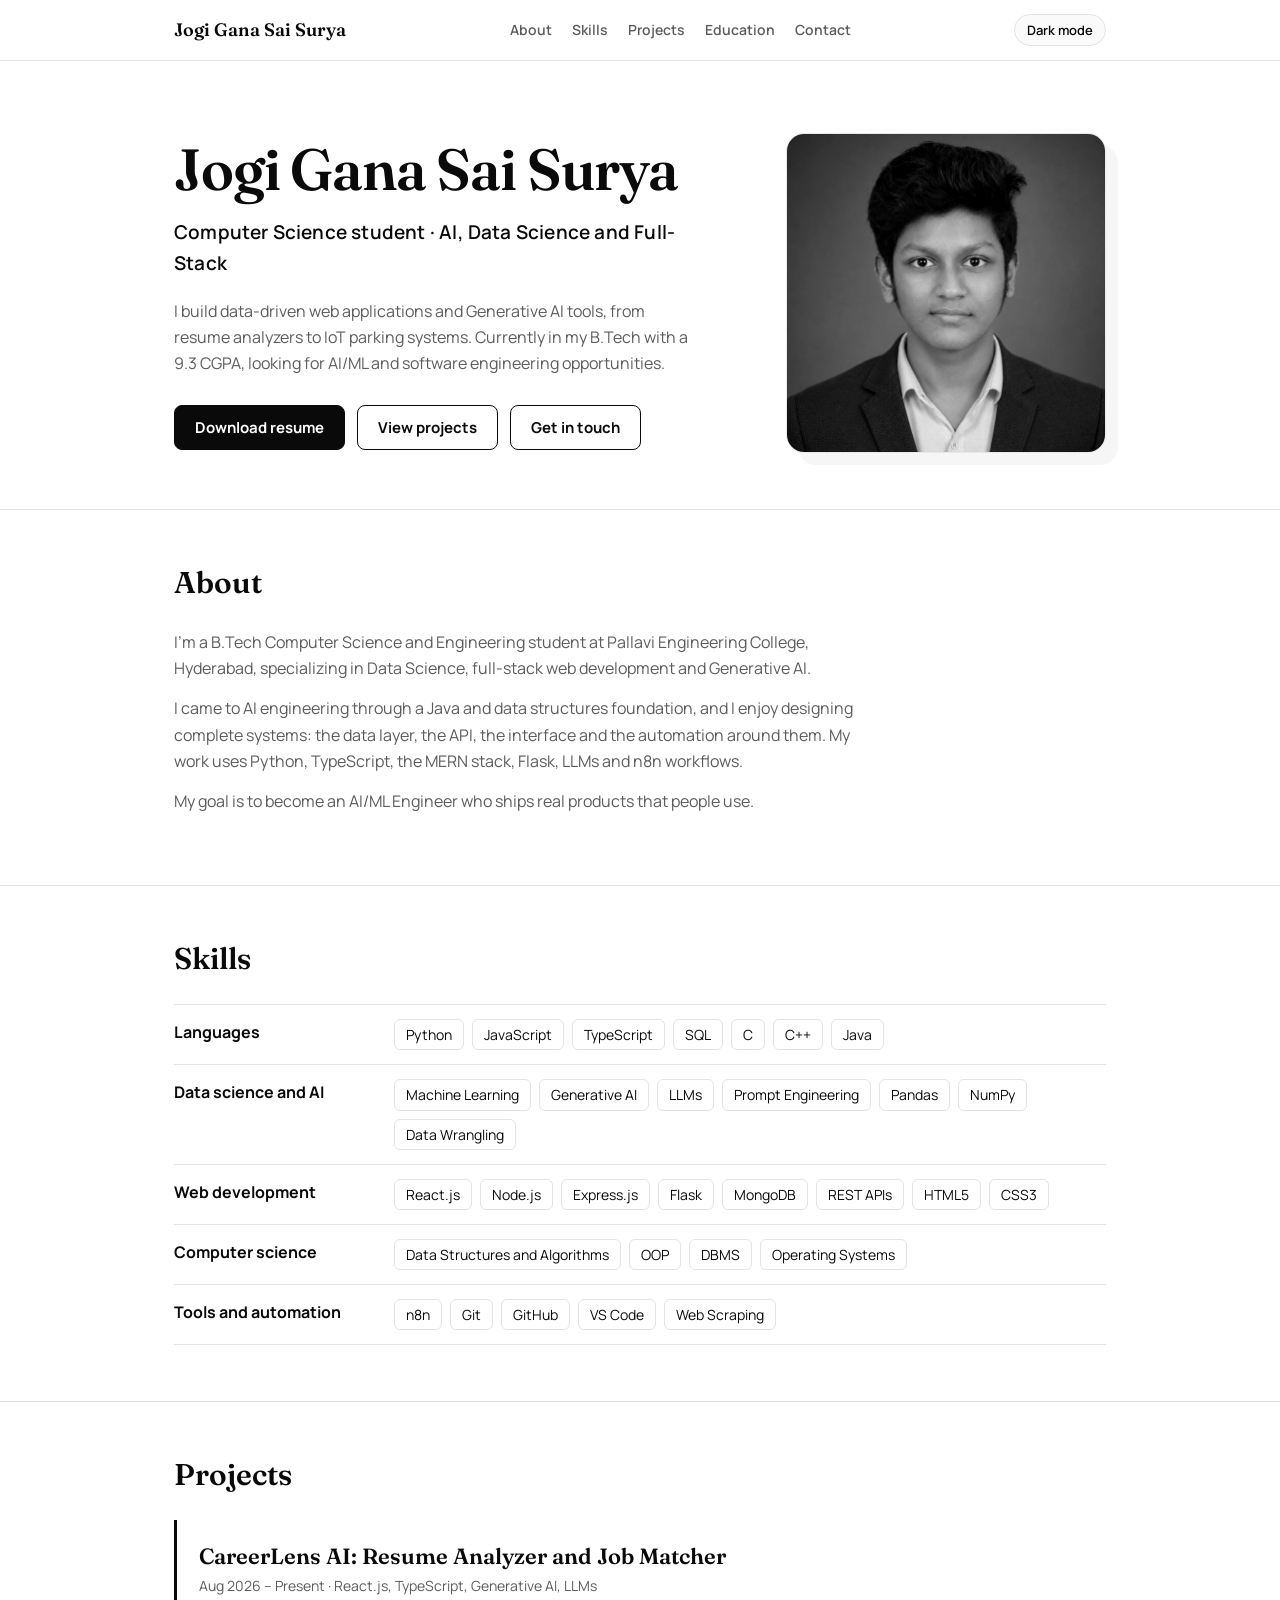
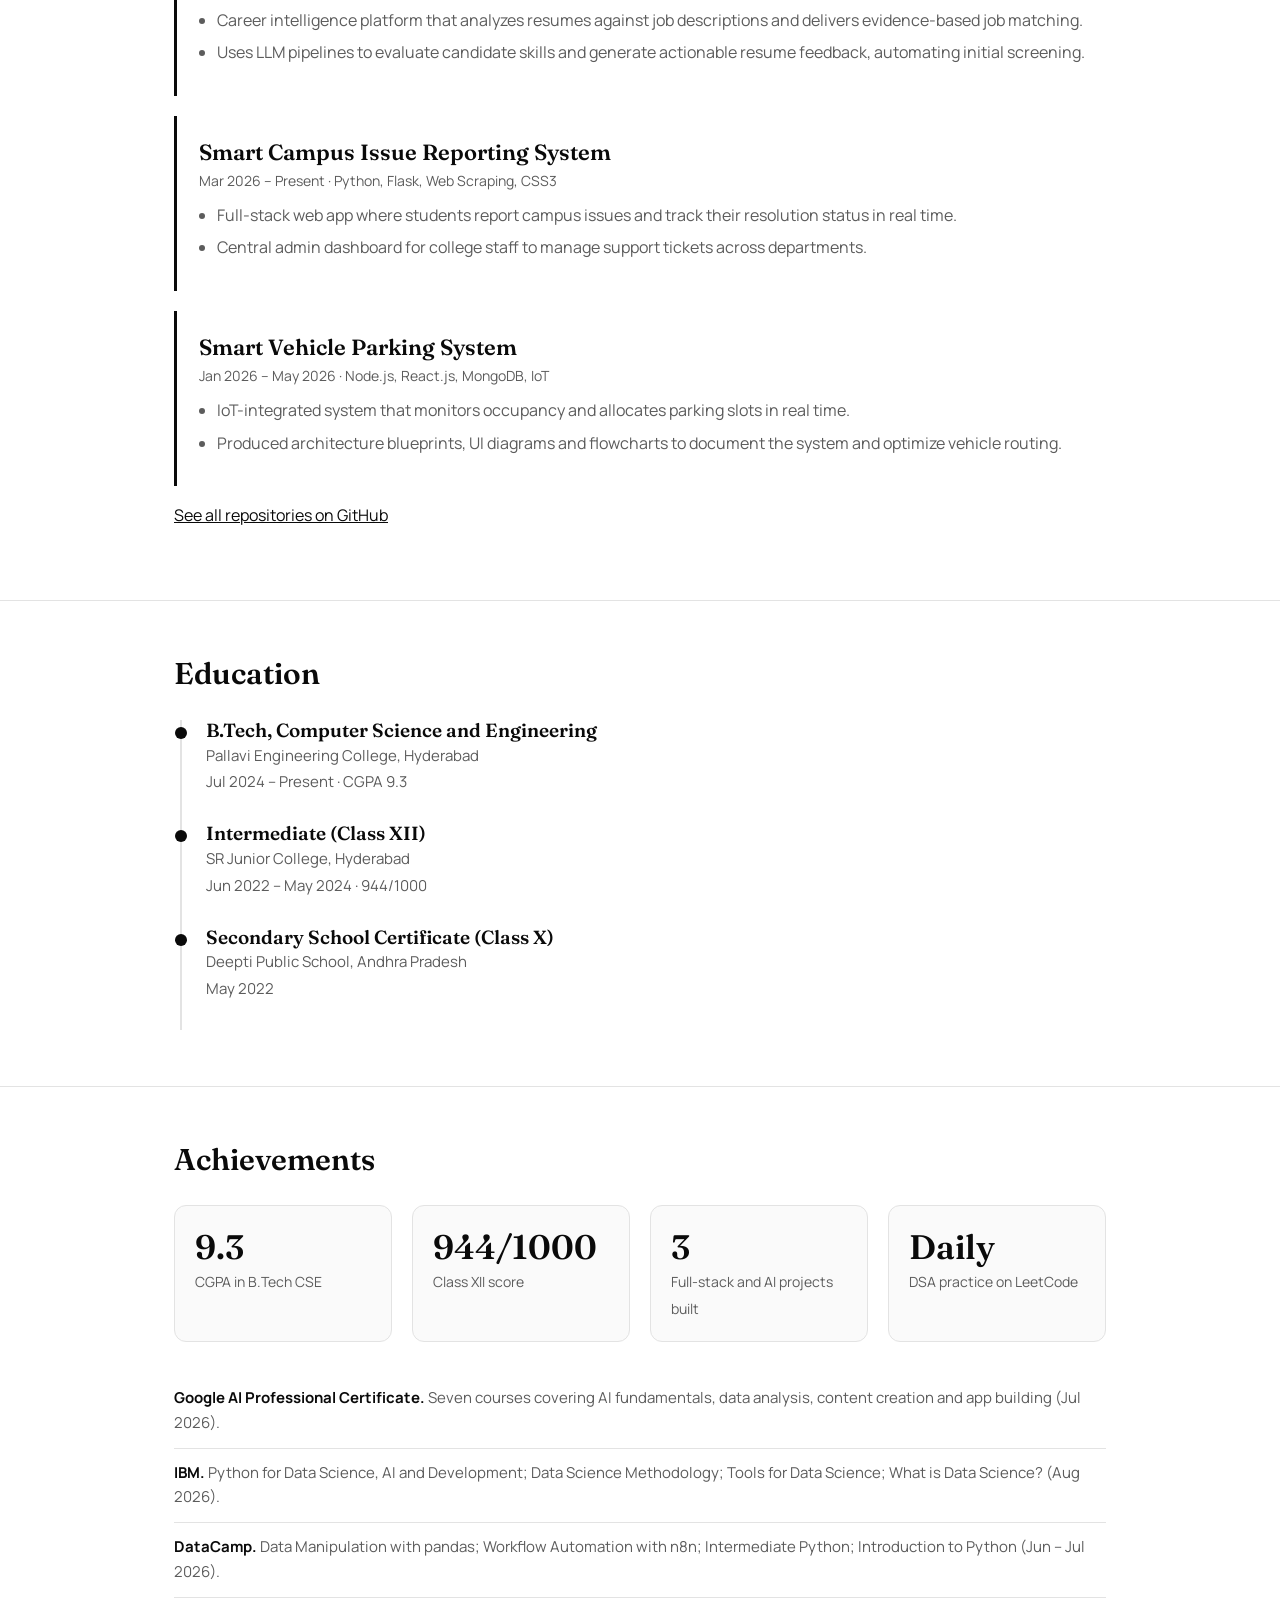
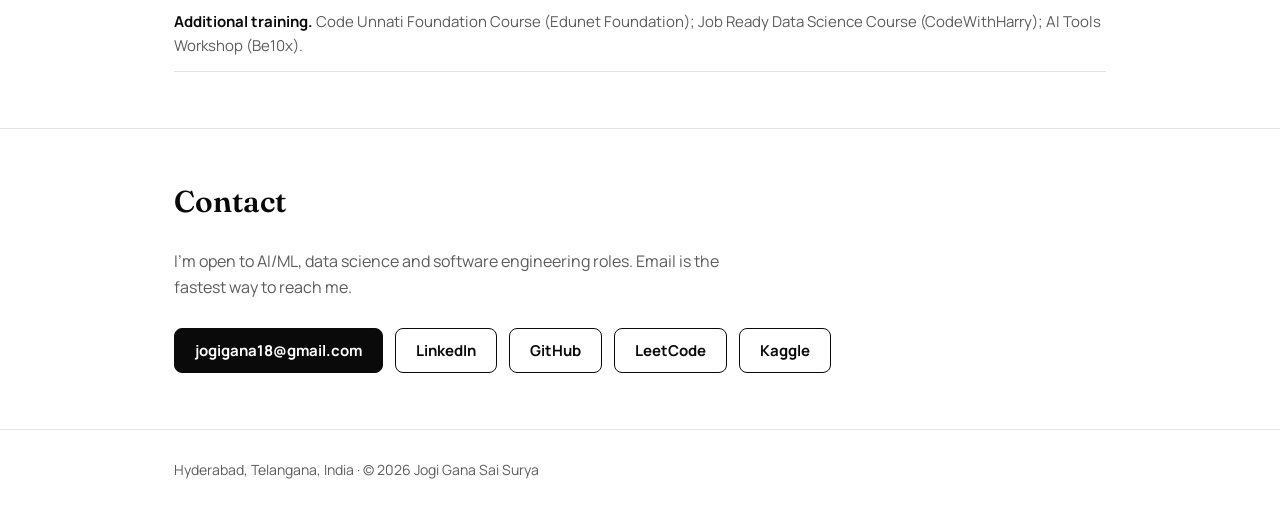
==== index.html @ eed79033 "Initial portfolio website" ====
<!DOCTYPE html>
<html lang="en">
<head>
<meta charset="utf-8">
<meta name="viewport" content="width=device-width, initial-scale=1, viewport-fit=cover">
<title>Jogi Gana Sai Surya – Portfolio</title>
<link rel="preconnect" href="https://fonts.googleapis.com">
<link href="https://fonts.googleapis.com/css2?family=Fraunces:opsz,wght@9..144,500;9..144,600&family=Manrope:wght@400;500;600;700&display=swap" rel="stylesheet">
<link rel="stylesheet" href="style.css">
</head>
<body>
<header class="nav"><div class="wrap">
<a class="brand" href="#top">Jogi Gana Sai Surya</a>
<nav class="links" aria-label="Sections"><a class="hide-s" href="#about">About</a><a class="hide-s" href="#skills">Skills</a><a href="#projects">Projects</a><a class="hide-s" href="#education">Education</a><a href="#contact">Contact</a></nav>
<button id="theme" type="button" aria-label="Switch color theme">Dark mode</button>
</div></header>

<main id="top">
<div class="hero"><div class="wrap">
<div>
<h1>Jogi Gana Sai Surya</h1>
<p class="role">Computer Science student · AI, Data Science and Full-Stack</p>
<p class="lede">I build data-driven web applications and Generative AI tools, from resume analyzers to IoT parking systems. Currently in my B.Tech with a 9.3 CGPA, looking for AI/ML and software engineering opportunities.</p>
<div class="cta">
<a class="btn primary" href="assets/resume.pdf" download="Jogi_Gana_Sai_Surya_Resume.pdf">Download resume</a>
<a class="btn ghost" href="#projects">View projects</a>
<a class="btn ghost" href="#contact">Get in touch</a>
</div>
</div>
<img class="photo" alt="Portrait of Jogi Gana Sai Surya" src="assets/photo.jpg">
</div></div>

<section id="about" class="about"><div class="wrap">
<h2>About</h2>
<p>I'm a B.Tech Computer Science and Engineering student at Pallavi Engineering College, Hyderabad, specializing in Data Science, full-stack web development and Generative AI.</p>
<p>I came to AI engineering through a Java and data structures foundation, and I enjoy designing complete systems: the data layer, the API, the interface and the automation around them. My work uses Python, TypeScript, the MERN stack, Flask, LLMs and n8n workflows.</p>
<p>My goal is to become an AI/ML Engineer who ships real products that people use.</p>
</div></section>

<section id="skills"><div class="wrap">
<h2>Skills</h2>
<div class="skills">
<div class="skill"><b>Languages</b><div class="chips"><span>Python</span><span>JavaScript</span><span>TypeScript</span><span>SQL</span><span>C</span><span>C++</span><span>Java</span></div></div>
<div class="skill"><b>Data science and AI</b><div class="chips"><span>Machine Learning</span><span>Generative AI</span><span>LLMs</span><span>Prompt Engineering</span><span>Pandas</span><span>NumPy</span><span>Data Wrangling</span></div></div>
<div class="skill"><b>Web development</b><div class="chips"><span>React.js</span><span>Node.js</span><span>Express.js</span><span>Flask</span><span>MongoDB</span><span>REST APIs</span><span>HTML5</span><span>CSS3</span></div></div>
<div class="skill"><b>Computer science</b><div class="chips"><span>Data Structures and Algorithms</span><span>OOP</span><span>DBMS</span><span>Operating Systems</span></div></div>
<div class="skill"><b>Tools and automation</b><div class="chips"><span>n8n</span><span>Git</span><span>GitHub</span><span>VS Code</span><span>Web Scraping</span></div></div>
</div>
</div></section>

<section id="projects"><div class="wrap">
<h2>Projects</h2>
<article class="proj">
<h3>CareerLens AI: Resume Analyzer and Job Matcher</h3>
<p class="meta">Aug 2026 – Present · React.js, TypeScript, Generative AI, LLMs</p>
<ul><li>Career intelligence platform that analyzes resumes against job descriptions and delivers evidence-based job matching.</li>
<li>Uses LLM pipelines to evaluate candidate skills and generate actionable resume feedback, automating initial screening.</li></ul>
</article>
<article class="proj">
<h3>Smart Campus Issue Reporting System</h3>
<p class="meta">Mar 2026 – Present · Python, Flask, Web Scraping, CSS3</p>
<ul><li>Full-stack web app where students report campus issues and track their resolution status in real time.</li>
<li>Central admin dashboard for college staff to manage support tickets across departments.</li></ul>
</article>
<article class="proj">
<h3>Smart Vehicle Parking System</h3>
<p class="meta">Jan 2026 – May 2026 · Node.js, React.js, MongoDB, IoT</p>
<ul><li>IoT-integrated system that monitors occupancy and allocates parking slots in real time.</li>
<li>Produced architecture blueprints, UI diagrams and flowcharts to document the system and optimize vehicle routing.</li></ul>
</article>
<p><a href="https://github.com/Gana9989" target="_blank" rel="noopener">See all repositories on GitHub</a></p>
</div></section>

<section id="education"><div class="wrap">
<h2>Education</h2>
<div class="tl">
<div><h3>B.Tech, Computer Science and Engineering</h3><p>Pallavi Engineering College, Hyderabad</p><p>Jul 2024 – Present · CGPA 9.3</p></div>
<div><h3>Intermediate (Class XII)</h3><p>SR Junior College, Hyderabad</p><p>Jun 2022 – May 2024 · 944/1000</p></div>
<div><h3>Secondary School Certificate (Class X)</h3><p>Deepti Public School, Andhra Pradesh</p><p>May 2022</p></div>
</div>
</div></section>

<section id="achievements"><div class="wrap">
<h2>Achievements</h2>
<div class="stats">
<div class="stat"><strong>9.3</strong><span>CGPA in B.Tech CSE</span></div>
<div class="stat"><strong>944/1000</strong><span>Class XII score</span></div>
<div class="stat"><strong>3</strong><span>Full-stack and AI projects built</span></div>
<div class="stat"><strong>Daily</strong><span>DSA practice on LeetCode</span></div>
</div>
<ul class="certs">
<li><b>Google AI Professional Certificate.</b> Seven courses covering AI fundamentals, data analysis, content creation and app building (Jul 2026).</li>
<li><b>IBM.</b> Python for Data Science, AI and Development; Data Science Methodology; Tools for Data Science; What is Data Science? (Aug 2026).</li>
<li><b>DataCamp.</b> Data Manipulation with pandas; Workflow Automation with n8n; Intermediate Python; Introduction to Python (Jun – Jul 2026).</li>
<li><b>Additional training.</b> Code Unnati Foundation Course (Edunet Foundation); Job Ready Data Science Course (CodeWithHarry); AI Tools Workshop (Be10x).</li>
</ul>
</div></section>

<section id="contact" class="contact"><div class="wrap">
<h2>Contact</h2>
<p>I'm open to AI/ML, data science and software engineering roles. Email is the fastest way to reach me.</p>
<div class="cta">
<a class="btn primary" href="mailto:jogigana18@gmail.com">jogigana18@gmail.com</a>
<a class="btn ghost" href="https://www.linkedin.com/in/jogi-gana-sai-surya-b6bb36315/" target="_blank" rel="noopener">LinkedIn</a>
<a class="btn ghost" href="https://github.com/Gana9989" target="_blank" rel="noopener">GitHub</a>
<a class="btn ghost" href="https://leetcode.com/u/Gana_Sai/" target="_blank" rel="noopener">LeetCode</a>
<a class="btn ghost" href="https://www.kaggle.com/ganasaisurya" target="_blank" rel="noopener">Kaggle</a>
</div>
</div></section>
</main>
<footer><div class="wrap">Hyderabad, Telangana, India · © 2026 Jogi Gana Sai Surya</div></footer>

<script src="script.js"></script>
</body>
</html>
---- style.css ----
:root{--bg:#ffffff;--surface:#fafafa;--ink:#0a0a0a;--muted:#5c5c5c;--line:#e3e3e3;--accent:#0a0a0a;--accent-ink:#ffffff;--tint:#f0f0f0;color-scheme:light;
box-sizing:border-box;padding-top:env(safe-area-inset-top,0px);padding-bottom:env(safe-area-inset-bottom,0px)}
@media (prefers-color-scheme:dark){:root:not([data-theme="light"]){--bg:#000000;--surface:#0d0d0d;--ink:#f5f5f5;--muted:#a3a3a3;--line:#262626;--accent:#ffffff;--accent-ink:#000000;--tint:#171717;color-scheme:dark}}
:root[data-theme="dark"]{--bg:#000000;--surface:#0d0d0d;--ink:#f5f5f5;--muted:#a3a3a3;--line:#262626;--accent:#ffffff;--accent-ink:#000000;--tint:#171717;color-scheme:dark}
html{scroll-behavior:smooth;scroll-padding-top:calc(72px + env(safe-area-inset-top,0px))}
*{box-sizing:border-box}
body{margin:0;background:var(--bg);color:var(--ink);font:400 16px/1.65 Manrope,system-ui,-apple-system,"Segoe UI",sans-serif}
h1,h2,h3{font-family:Fraunces,Georgia,"Times New Roman",serif;font-weight:600;line-height:1.15;margin:0}
a{color:var(--accent)}
:focus-visible{outline:2px solid var(--accent);outline-offset:3px;border-radius:4px}
.wrap{max-width:980px;margin:0 auto;padding:0 24px}
header.nav{position:sticky;top:env(safe-area-inset-top,0px);z-index:20;background:color-mix(in srgb,var(--bg) 88%,transparent);backdrop-filter:blur(8px);border-bottom:1px solid var(--line)}
.nav .wrap{display:flex;align-items:center;justify-content:space-between;height:60px;gap:16px}
.brand{font-family:Fraunces,Georgia,serif;font-weight:600;font-size:18px;color:var(--ink);text-decoration:none}
.links{display:flex;gap:20px;align-items:center;overflow-x:auto}
.links a{color:var(--muted);text-decoration:none;font-size:14px;font-weight:600;white-space:nowrap}
.links a:hover{color:var(--ink)}
#theme{border:1px solid var(--line);background:var(--surface);color:var(--ink);border-radius:999px;padding:6px 12px;font:600 13px Manrope,sans-serif;cursor:pointer;white-space:nowrap}
.hero{padding:72px 0 56px}
.hero .wrap{display:grid;grid-template-columns:1.4fr 1fr;gap:48px;align-items:center}
.hero h1{font-size:clamp(36px,6vw,58px);letter-spacing:-.02em}
.role{margin:14px 0 0;font-size:19px;color:var(--ink);font-weight:600;letter-spacing:.01em}
.lede{margin:18px 0 0;color:var(--muted);max-width:52ch}
.cta{display:flex;flex-wrap:wrap;gap:12px;margin-top:28px}
.btn{display:inline-block;padding:11px 20px;border-radius:8px;font:700 15px Manrope,sans-serif;text-decoration:none;border:1.5px solid var(--accent);cursor:pointer}
.btn.primary{background:var(--accent);color:var(--accent-ink)}
.btn.ghost{background:transparent;color:var(--accent)}
.photo{justify-self:end;width:100%;max-width:320px;aspect-ratio:1;border-radius:18px;object-fit:cover;border:1px solid var(--line);box-shadow:12px 12px 0 var(--tint);filter:grayscale(1) contrast(1.05)}
section{padding:56px 0;border-top:1px solid var(--line)}
section h2{font-size:30px;margin-bottom:28px}
.about p{max-width:68ch;margin:0 0 14px;color:var(--muted)}
.skills{display:grid;gap:0}
.skill{display:grid;grid-template-columns:200px 1fr;gap:20px;padding:14px 0;border-bottom:1px solid var(--line)}
.skill:first-child{border-top:1px solid var(--line)}
.skill b{font-weight:700}
.chips{display:flex;flex-wrap:wrap;gap:8px}
.chips span{background:transparent;border:1px solid var(--line);color:var(--ink);padding:3px 11px;border-radius:6px;font-size:14px}
.proj{padding:24px 0 24px 22px;border-left:3px solid var(--accent);margin-bottom:8px}
.proj+.proj{margin-top:20px}
.proj h3{font-size:22px}
.meta{color:var(--muted);font-size:14px;margin:4px 0 10px}
.proj ul{margin:10px 0 0;padding-left:18px;color:var(--muted)}
.proj li{margin-bottom:6px}
.tl{border-left:2px solid var(--line);margin-left:6px}
.tl>div{position:relative;padding:0 0 26px 24px}
.tl>div::before{content:"";position:absolute;left:-7px;top:7px;width:12px;height:12px;border-radius:50%;background:var(--accent)}
.tl h3{font-size:19px}
.tl p{margin:2px 0;color:var(--muted);font-size:15px}
.stats{display:grid;grid-template-columns:repeat(auto-fit,minmax(200px,1fr));gap:20px;margin-bottom:32px}
.stat{padding:20px;background:var(--surface);border:1px solid var(--line);border-radius:12px}
.stat strong{display:block;font:600 34px Fraunces,Georgia,serif;color:var(--accent)}
.stat span{color:var(--muted);font-size:14px}
.certs{margin:0;padding:0;list-style:none}
.certs li{padding:12px 0;border-bottom:1px solid var(--line);color:var(--muted);font-size:15px}
.certs b{color:var(--ink)}
.contact p{max-width:56ch;color:var(--muted);margin:0 0 20px}
footer{padding:28px 0 40px;border-top:1px solid var(--line);color:var(--muted);font-size:14px}
@media(max-width:760px){.hero .wrap{grid-template-columns:1fr}.photo{justify-self:start;max-width:240px;order:-1}.skill{grid-template-columns:1fr;gap:8px}.links a.hide-s{display:none}}
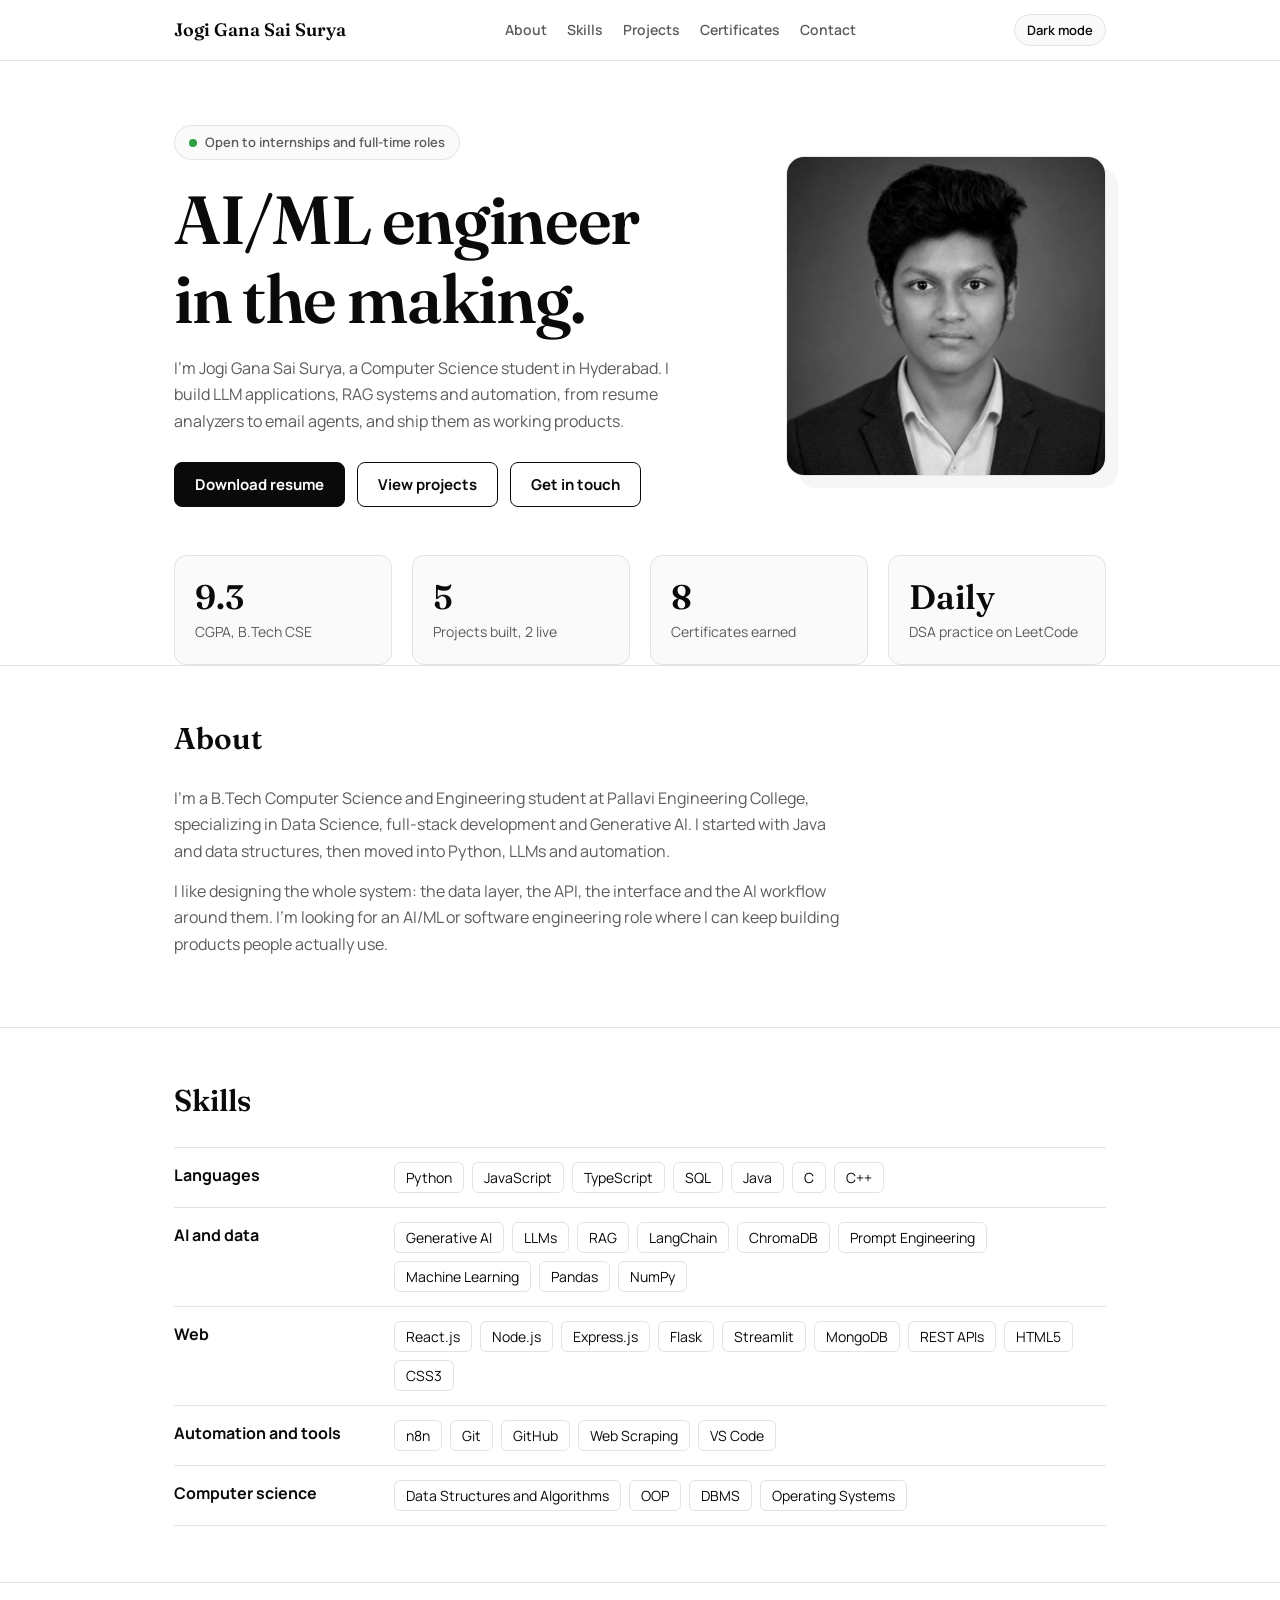
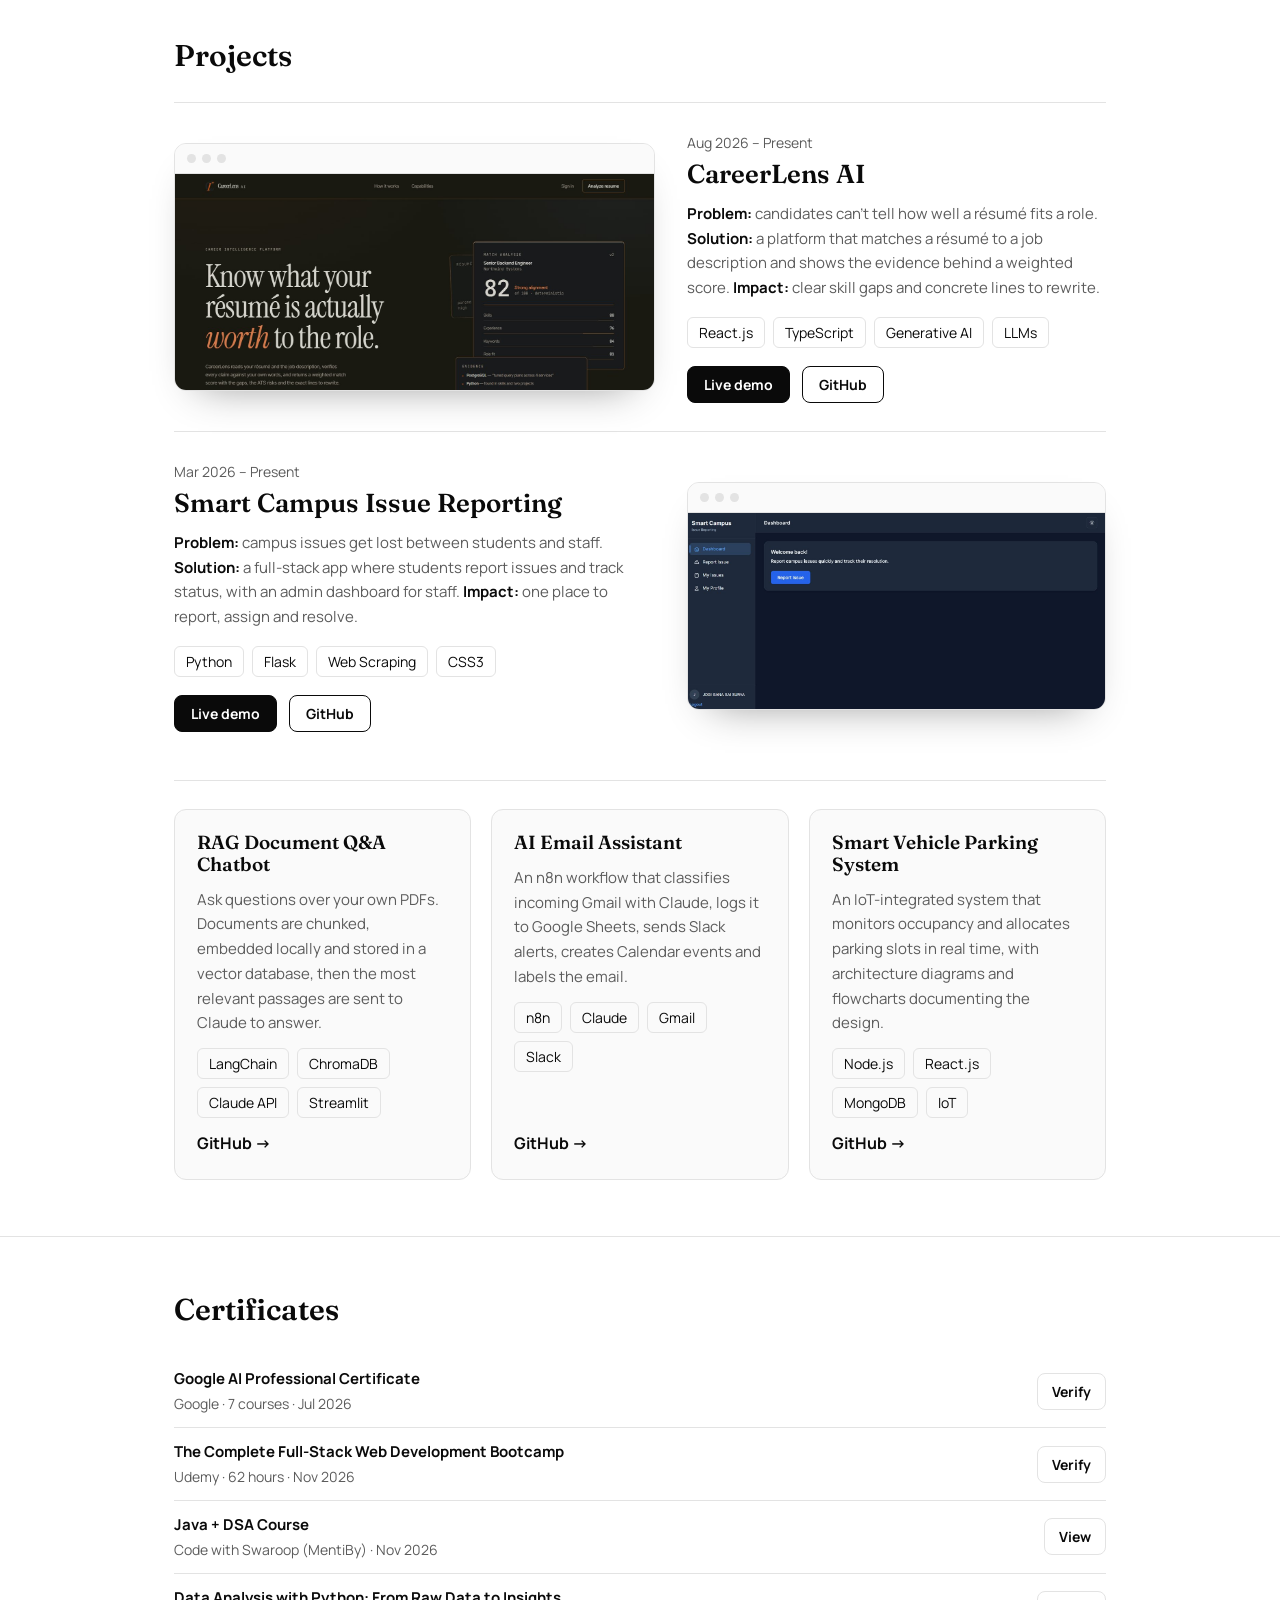
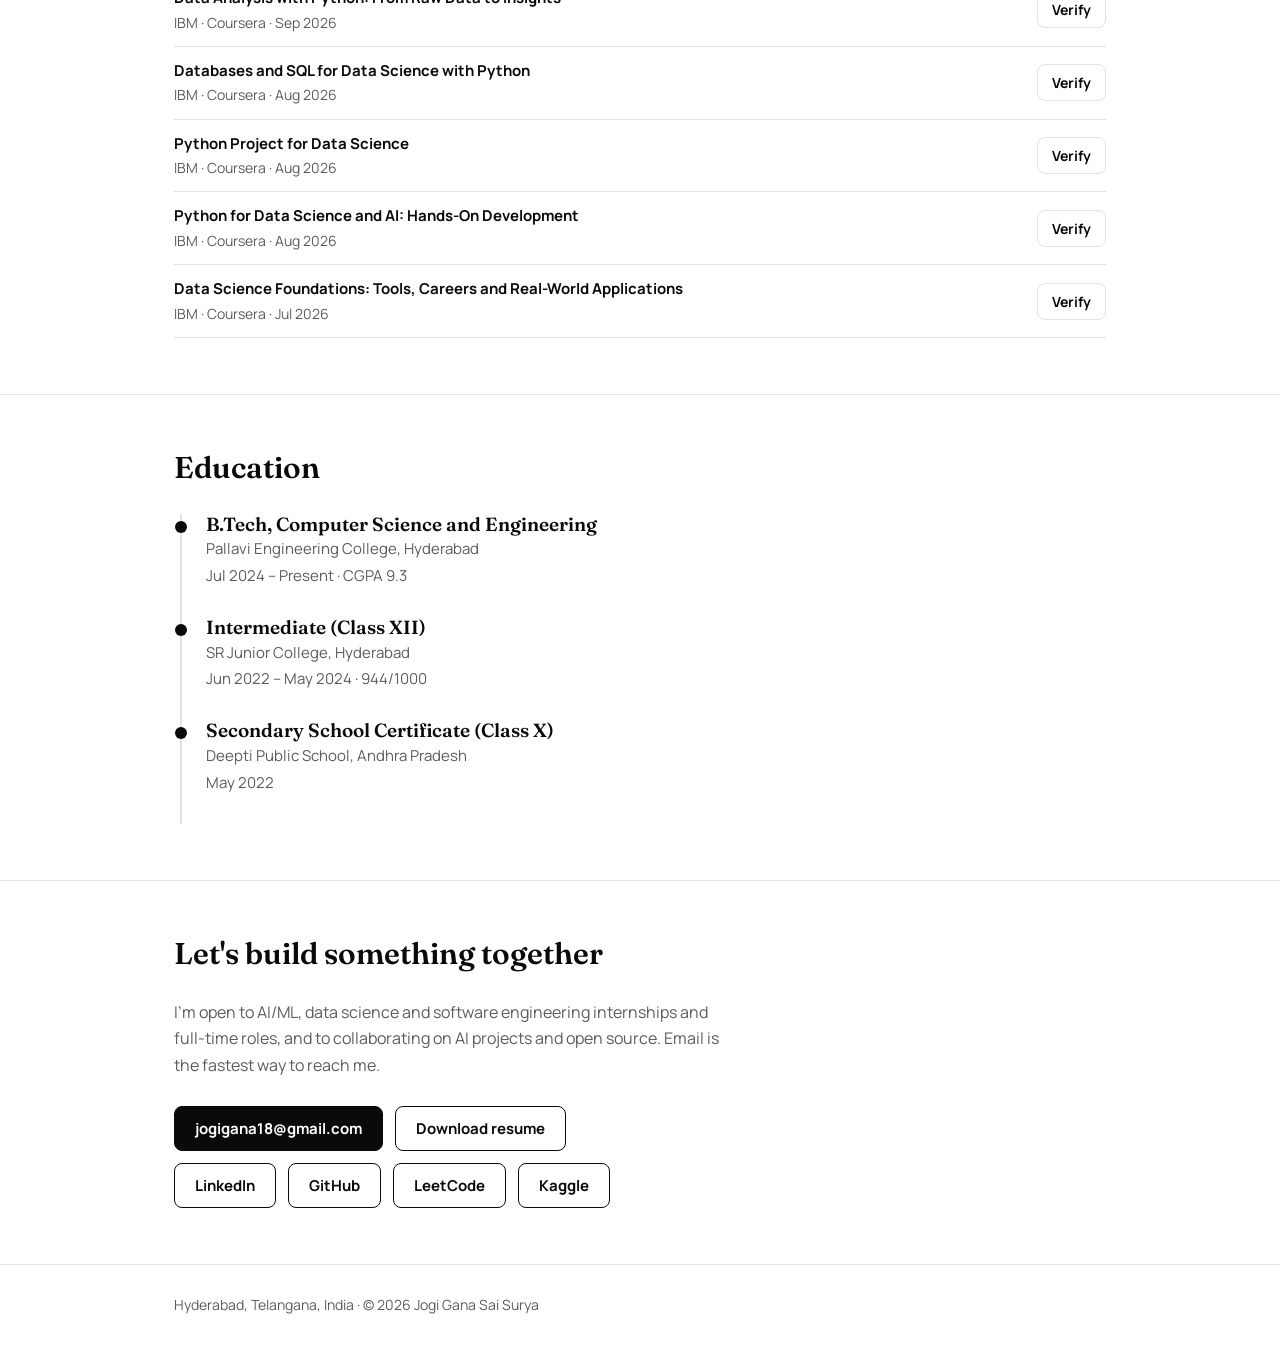
==== commit f12b43d7: "Update professional portfolio README" ====
--- a/index.html
+++ b/index.html
@@ -1,115 +1,503 @@
-<!DOCTYPE html>
+<!doctype html>
 <html lang="en">
-<head>
-<meta charset="utf-8">
-<meta name="viewport" content="width=device-width, initial-scale=1, viewport-fit=cover">
-<title>Jogi Gana Sai Surya – Portfolio</title>
-<link rel="preconnect" href="https://fonts.googleapis.com">
-<link href="https://fonts.googleapis.com/css2?family=Fraunces:opsz,wght@9..144,500;9..144,600&family=Manrope:wght@400;500;600;700&display=swap" rel="stylesheet">
-<link rel="stylesheet" href="style.css">
-</head>
-<body>
-<header class="nav"><div class="wrap">
-<a class="brand" href="#top">Jogi Gana Sai Surya</a>
-<nav class="links" aria-label="Sections"><a class="hide-s" href="#about">About</a><a class="hide-s" href="#skills">Skills</a><a href="#projects">Projects</a><a class="hide-s" href="#education">Education</a><a href="#contact">Contact</a></nav>
-<button id="theme" type="button" aria-label="Switch color theme">Dark mode</button>
-</div></header>
-
-<main id="top">
-<div class="hero"><div class="wrap">
-<div>
-<h1>Jogi Gana Sai Surya</h1>
-<p class="role">Computer Science student · AI, Data Science and Full-Stack</p>
-<p class="lede">I build data-driven web applications and Generative AI tools, from resume analyzers to IoT parking systems. Currently in my B.Tech with a 9.3 CGPA, looking for AI/ML and software engineering opportunities.</p>
-<div class="cta">
-<a class="btn primary" href="assets/resume.pdf" download="Jogi_Gana_Sai_Surya_Resume.pdf">Download resume</a>
-<a class="btn ghost" href="#projects">View projects</a>
-<a class="btn ghost" href="#contact">Get in touch</a>
-</div>
-</div>
-<img class="photo" alt="Portrait of Jogi Gana Sai Surya" src="assets/photo.jpg">
-</div></div>
-
-<section id="about" class="about"><div class="wrap">
-<h2>About</h2>
-<p>I'm a B.Tech Computer Science and Engineering student at Pallavi Engineering College, Hyderabad, specializing in Data Science, full-stack web development and Generative AI.</p>
-<p>I came to AI engineering through a Java and data structures foundation, and I enjoy designing complete systems: the data layer, the API, the interface and the automation around them. My work uses Python, TypeScript, the MERN stack, Flask, LLMs and n8n workflows.</p>
-<p>My goal is to become an AI/ML Engineer who ships real products that people use.</p>
-</div></section>
-
-<section id="skills"><div class="wrap">
-<h2>Skills</h2>
-<div class="skills">
-<div class="skill"><b>Languages</b><div class="chips"><span>Python</span><span>JavaScript</span><span>TypeScript</span><span>SQL</span><span>C</span><span>C++</span><span>Java</span></div></div>
-<div class="skill"><b>Data science and AI</b><div class="chips"><span>Machine Learning</span><span>Generative AI</span><span>LLMs</span><span>Prompt Engineering</span><span>Pandas</span><span>NumPy</span><span>Data Wrangling</span></div></div>
-<div class="skill"><b>Web development</b><div class="chips"><span>React.js</span><span>Node.js</span><span>Express.js</span><span>Flask</span><span>MongoDB</span><span>REST APIs</span><span>HTML5</span><span>CSS3</span></div></div>
-<div class="skill"><b>Computer science</b><div class="chips"><span>Data Structures and Algorithms</span><span>OOP</span><span>DBMS</span><span>Operating Systems</span></div></div>
-<div class="skill"><b>Tools and automation</b><div class="chips"><span>n8n</span><span>Git</span><span>GitHub</span><span>VS Code</span><span>Web Scraping</span></div></div>
-</div>
-</div></section>
-
-<section id="projects"><div class="wrap">
-<h2>Projects</h2>
-<article class="proj">
-<h3>CareerLens AI: Resume Analyzer and Job Matcher</h3>
-<p class="meta">Aug 2026 – Present · React.js, TypeScript, Generative AI, LLMs</p>
-<ul><li>Career intelligence platform that analyzes resumes against job descriptions and delivers evidence-based job matching.</li>
-<li>Uses LLM pipelines to evaluate candidate skills and generate actionable resume feedback, automating initial screening.</li></ul>
-</article>
-<article class="proj">
-<h3>Smart Campus Issue Reporting System</h3>
-<p class="meta">Mar 2026 – Present · Python, Flask, Web Scraping, CSS3</p>
-<ul><li>Full-stack web app where students report campus issues and track their resolution status in real time.</li>
-<li>Central admin dashboard for college staff to manage support tickets across departments.</li></ul>
-</article>
-<article class="proj">
-<h3>Smart Vehicle Parking System</h3>
-<p class="meta">Jan 2026 – May 2026 · Node.js, React.js, MongoDB, IoT</p>
-<ul><li>IoT-integrated system that monitors occupancy and allocates parking slots in real time.</li>
-<li>Produced architecture blueprints, UI diagrams and flowcharts to document the system and optimize vehicle routing.</li></ul>
-</article>
-<p><a href="https://github.com/Gana9989" target="_blank" rel="noopener">See all repositories on GitHub</a></p>
-</div></section>
-
-<section id="education"><div class="wrap">
-<h2>Education</h2>
-<div class="tl">
-<div><h3>B.Tech, Computer Science and Engineering</h3><p>Pallavi Engineering College, Hyderabad</p><p>Jul 2024 – Present · CGPA 9.3</p></div>
-<div><h3>Intermediate (Class XII)</h3><p>SR Junior College, Hyderabad</p><p>Jun 2022 – May 2024 · 944/1000</p></div>
-<div><h3>Secondary School Certificate (Class X)</h3><p>Deepti Public School, Andhra Pradesh</p><p>May 2022</p></div>
-</div>
-</div></section>
-
-<section id="achievements"><div class="wrap">
-<h2>Achievements</h2>
-<div class="stats">
-<div class="stat"><strong>9.3</strong><span>CGPA in B.Tech CSE</span></div>
-<div class="stat"><strong>944/1000</strong><span>Class XII score</span></div>
-<div class="stat"><strong>3</strong><span>Full-stack and AI projects built</span></div>
-<div class="stat"><strong>Daily</strong><span>DSA practice on LeetCode</span></div>
-</div>
-<ul class="certs">
-<li><b>Google AI Professional Certificate.</b> Seven courses covering AI fundamentals, data analysis, content creation and app building (Jul 2026).</li>
-<li><b>IBM.</b> Python for Data Science, AI and Development; Data Science Methodology; Tools for Data Science; What is Data Science? (Aug 2026).</li>
-<li><b>DataCamp.</b> Data Manipulation with pandas; Workflow Automation with n8n; Intermediate Python; Introduction to Python (Jun – Jul 2026).</li>
-<li><b>Additional training.</b> Code Unnati Foundation Course (Edunet Foundation); Job Ready Data Science Course (CodeWithHarry); AI Tools Workshop (Be10x).</li>
-</ul>
-</div></section>
-
-<section id="contact" class="contact"><div class="wrap">
-<h2>Contact</h2>
-<p>I'm open to AI/ML, data science and software engineering roles. Email is the fastest way to reach me.</p>
-<div class="cta">
-<a class="btn primary" href="mailto:jogigana18@gmail.com">jogigana18@gmail.com</a>
-<a class="btn ghost" href="https://www.linkedin.com/in/jogi-gana-sai-surya-b6bb36315/" target="_blank" rel="noopener">LinkedIn</a>
-<a class="btn ghost" href="https://github.com/Gana9989" target="_blank" rel="noopener">GitHub</a>
-<a class="btn ghost" href="https://leetcode.com/u/Gana_Sai/" target="_blank" rel="noopener">LeetCode</a>
-<a class="btn ghost" href="https://www.kaggle.com/ganasaisurya" target="_blank" rel="noopener">Kaggle</a>
-</div>
-</div></section>
-</main>
-<footer><div class="wrap">Hyderabad, Telangana, India · © 2026 Jogi Gana Sai Surya</div></footer>
-
-<script src="script.js"></script>
-</body>
+  <head>
+    <meta charset="utf-8" />
+    <meta
+      name="viewport"
+      content="width=device-width, initial-scale=1, viewport-fit=cover"
+    />
+    <title>Jogi Gana Sai Surya | AI/ML Engineer in the Making</title>
+    <meta
+      name="description"
+      content="Portfolio of Jogi Gana Sai Surya, a Computer Science student in Hyderabad building LLM applications, RAG systems, automation and full-stack products. Open to internships and full-time roles."
+    />
+    <meta property="og:type" content="website" />
+    <meta
+      property="og:title"
+      content="Jogi Gana Sai Surya | AI/ML Engineer in the Making"
+    />
+    <meta
+      property="og:description"
+      content="LLM apps, RAG systems and automation. See my projects, certificates and resume."
+    />
+    <meta
+      property="og:image"
+      content="https://gana9989.github.io/Portfolio2/assets/photo.jpg"
+    />
+    <meta name="theme-color" content="#000000" />
+    <link rel="preconnect" href="https://fonts.googleapis.com" />
+    <link
+      href="https://fonts.googleapis.com/css2?family=Fraunces:opsz,wght@9..144,500;9..144,600&family=Manrope:wght@400;500;600;700&display=swap"
+      rel="stylesheet"
+    />
+    <link rel="stylesheet" href="style.css" />
+  </head>
+  <body>
+    <header class="nav">
+      <div class="wrap">
+        <a class="brand" href="#top">Jogi Gana Sai Surya</a>
+        <nav class="links" aria-label="Sections">
+          <a class="hide-s" href="#about">About</a
+          ><a class="hide-s" href="#skills">Skills</a
+          ><a href="#projects">Projects</a
+          ><a class="hide-s" href="#certificates">Certificates</a
+          ><a href="#contact">Contact</a>
+        </nav>
+        <button id="theme" type="button" aria-label="Switch color theme">
+          Dark mode
+        </button>
+      </div>
+    </header>
+
+    <main id="top">
+      <div class="hero">
+        <div class="wrap">
+          <div>
+            <p class="badge"><i></i>Open to internships and full-time roles</p>
+            <h1>AI/ML engineer<br />in the making.</h1>
+            <p class="lede">
+              I'm Jogi Gana Sai Surya, a Computer Science student in Hyderabad.
+              I build LLM applications, RAG systems and automation, from resume
+              analyzers to email agents, and ship them as working products.
+            </p>
+            <div class="cta">
+              <a
+                class="btn primary"
+                href="assets/resume.pdf"
+                download="Jogi_Gana_Sai_Surya_Resume.pdf"
+                >Download resume</a
+              >
+              <a class="btn ghost" href="#projects">View projects</a>
+              <a class="btn ghost" href="#contact">Get in touch</a>
+            </div>
+          </div>
+          <img
+            class="photo"
+            alt="Portrait of Jogi Gana Sai Surya"
+            src="assets/photo.jpg"
+            width="320"
+            height="320"
+          />
+        </div>
+      </div>
+
+      <div class="wrap">
+        <div class="stats reveal">
+          <div class="stat">
+            <strong>9.3</strong><span>CGPA, B.Tech CSE</span>
+          </div>
+          <div class="stat">
+            <strong>5</strong><span>Projects built, 2 live</span>
+          </div>
+          <div class="stat">
+            <strong>8</strong><span>Certificates earned</span>
+          </div>
+          <div class="stat">
+            <strong>Daily</strong><span>DSA practice on LeetCode</span>
+          </div>
+        </div>
+      </div>
+
+      <section id="about" class="about">
+        <div class="wrap reveal">
+          <h2>About</h2>
+          <p>
+            I'm a B.Tech Computer Science and Engineering student at Pallavi
+            Engineering College, specializing in Data Science, full-stack
+            development and Generative AI. I started with Java and data
+            structures, then moved into Python, LLMs and automation.
+          </p>
+          <p>
+            I like designing the whole system: the data layer, the API, the
+            interface and the AI workflow around them. I'm looking for an AI/ML
+            or software engineering role where I can keep building products
+            people actually use.
+          </p>
+        </div>
+      </section>
+
+      <section id="skills">
+        <div class="wrap reveal">
+          <h2>Skills</h2>
+          <div class="skills">
+            <div class="skill">
+              <b>Languages</b>
+              <div class="chips">
+                <span>Python</span><span>JavaScript</span><span>TypeScript</span
+                ><span>SQL</span><span>Java</span><span>C</span><span>C++</span>
+              </div>
+            </div>
+            <div class="skill">
+              <b>AI and data</b>
+              <div class="chips">
+                <span>Generative AI</span><span>LLMs</span><span>RAG</span
+                ><span>LangChain</span><span>ChromaDB</span
+                ><span>Prompt Engineering</span><span>Machine Learning</span
+                ><span>Pandas</span><span>NumPy</span>
+              </div>
+            </div>
+            <div class="skill">
+              <b>Web</b>
+              <div class="chips">
+                <span>React.js</span><span>Node.js</span><span>Express.js</span
+                ><span>Flask</span><span>Streamlit</span><span>MongoDB</span
+                ><span>REST APIs</span><span>HTML5</span><span>CSS3</span>
+              </div>
+            </div>
+            <div class="skill">
+              <b>Automation and tools</b>
+              <div class="chips">
+                <span>n8n</span><span>Git</span><span>GitHub</span
+                ><span>Web Scraping</span><span>VS Code</span>
+              </div>
+            </div>
+            <div class="skill">
+              <b>Computer science</b>
+              <div class="chips">
+                <span>Data Structures and Algorithms</span><span>OOP</span
+                ><span>DBMS</span><span>Operating Systems</span>
+              </div>
+            </div>
+          </div>
+        </div>
+      </section>
+
+      <section id="projects">
+        <div class="wrap">
+          <h2 class="reveal">Projects</h2>
+
+          <article class="project reveal">
+            <div class="shot">
+              <div class="bar"><i></i><i></i><i></i></div>
+              <img
+                src="assets/projects/careerlens.jpg"
+                alt="CareerLens AI home page showing a resume match analysis score"
+                loading="lazy"
+                width="1400"
+                height="631"
+              />
+            </div>
+            <div class="pbody">
+              <p class="meta">Aug 2026 – Present</p>
+              <h3>CareerLens AI</h3>
+              <p class="pitch">
+                <b>Problem:</b> candidates can't tell how well a résumé fits a
+                role. <b>Solution:</b> a platform that matches a résumé to a job
+                description and shows the evidence behind a weighted score.
+                <b>Impact:</b> clear skill gaps and concrete lines to rewrite.
+              </p>
+              <div class="chips">
+                <span>React.js</span><span>TypeScript</span
+                ><span>Generative AI</span><span>LLMs</span>
+              </div>
+              <div class="cta">
+                <a
+                  class="btn primary sm"
+                  href="https://careerlens-resumeanalyzer.lovable.app/"
+                  target="_blank"
+                  rel="noopener"
+                  >Live demo</a
+                ><a
+                  class="btn ghost sm"
+                  href="https://github.com/Gana9989"
+                  target="_blank"
+                  rel="noopener"
+                  >GitHub</a
+                >
+              </div>
+            </div>
+          </article>
+
+          <article class="project reveal">
+            <div class="shot">
+              <div class="bar"><i></i><i></i><i></i></div>
+              <img
+                src="assets/projects/smart-campus.jpg"
+                alt="Smart Campus Issue Reporting dashboard with a Report Issue button"
+                loading="lazy"
+                width="1400"
+                height="662"
+              />
+            </div>
+            <div class="pbody">
+              <p class="meta">Mar 2026 – Present</p>
+              <h3>Smart Campus Issue Reporting</h3>
+              <p class="pitch">
+                <b>Problem:</b> campus issues get lost between students and
+                staff. <b>Solution:</b> a full-stack app where students report
+                issues and track status, with an admin dashboard for staff.
+                <b>Impact:</b> one place to report, assign and resolve.
+              </p>
+              <div class="chips">
+                <span>Python</span><span>Flask</span><span>Web Scraping</span
+                ><span>CSS3</span>
+              </div>
+              <div class="cta">
+                <a
+                  class="btn primary sm"
+                  href="https://smart-campus-issues.onrender.com/login"
+                  target="_blank"
+                  rel="noopener"
+                  >Live demo</a
+                ><a
+                  class="btn ghost sm"
+                  href="https://github.com/Gana9989"
+                  target="_blank"
+                  rel="noopener"
+                  >GitHub</a
+                >
+              </div>
+            </div>
+          </article>
+
+          <div class="grid2">
+            <article class="mini reveal">
+              <h3>RAG Document Q&amp;A Chatbot</h3>
+              <p>
+                Ask questions over your own PDFs. Documents are chunked,
+                embedded locally and stored in a vector database, then the most
+                relevant passages are sent to Claude to answer.
+              </p>
+              <div class="chips">
+                <span>LangChain</span><span>ChromaDB</span
+                ><span>Claude API</span><span>Streamlit</span>
+              </div>
+              <a
+                class="textlink"
+                href="https://github.com/Gana9989"
+                target="_blank"
+                rel="noopener"
+                >GitHub →</a
+              >
+            </article>
+            <article class="mini reveal">
+              <h3>AI Email Assistant</h3>
+              <p>
+                An n8n workflow that classifies incoming Gmail with Claude, logs
+                it to Google Sheets, sends Slack alerts, creates Calendar events
+                and labels the email.
+              </p>
+              <div class="chips">
+                <span>n8n</span><span>Claude</span><span>Gmail</span
+                ><span>Slack</span>
+              </div>
+              <a
+                class="textlink"
+                href="https://github.com/Gana9989"
+                target="_blank"
+                rel="noopener"
+                >GitHub →</a
+              >
+            </article>
+            <article class="mini reveal">
+              <h3>Smart Vehicle Parking System</h3>
+              <p>
+                An IoT-integrated system that monitors occupancy and allocates
+                parking slots in real time, with architecture diagrams and
+                flowcharts documenting the design.
+              </p>
+              <div class="chips">
+                <span>Node.js</span><span>React.js</span><span>MongoDB</span
+                ><span>IoT</span>
+              </div>
+              <a
+                class="textlink"
+                href="https://github.com/Gana9989"
+                target="_blank"
+                rel="noopener"
+                >GitHub →</a
+              >
+            </article>
+          </div>
+        </div>
+      </section>
+
+      <section id="certificates">
+        <div class="wrap reveal">
+          <h2>Certificates</h2>
+          <ul class="certs">
+            <li>
+              <div>
+                <b>Google AI Professional Certificate</b
+                ><span>Google · 7 courses · Jul 2026</span>
+              </div>
+              <a
+                href="https://coursera.org/verify/professional-cert/LN5IWTV3CLVA"
+                target="_blank"
+                rel="noopener"
+                >Verify</a
+              >
+            </li>
+            <li>
+              <div>
+                <b>The Complete Full-Stack Web Development Bootcamp</b
+                ><span>Udemy · 62 hours · Nov 2026</span>
+              </div>
+              <a
+                href="https://ude.my/UC-f9abcba0-5ccd-40e4-b884-f62918798cf9"
+                target="_blank"
+                rel="noopener"
+                >Verify</a
+              >
+            </li>
+            <li>
+              <div>
+                <b>Java + DSA Course</b
+                ><span>Code with Swaroop (MentiBy) · Nov 2026</span>
+              </div>
+              <a
+                href="assets/certificates/java-dsa-mentiby.jpg"
+                target="_blank"
+                rel="noopener"
+                >View</a
+              >
+            </li>
+            <li>
+              <div>
+                <b>Data Analysis with Python: From Raw Data to Insights</b
+                ><span>IBM · Coursera · Sep 2026</span>
+              </div>
+              <a
+                href="https://coursera.org/verify/KGO4W29IEERS"
+                target="_blank"
+                rel="noopener"
+                >Verify</a
+              >
+            </li>
+            <li>
+              <div>
+                <b>Databases and SQL for Data Science with Python</b
+                ><span>IBM · Coursera · Aug 2026</span>
+              </div>
+              <a
+                href="https://coursera.org/verify/UM6BGEBTQVSN"
+                target="_blank"
+                rel="noopener"
+                >Verify</a
+              >
+            </li>
+            <li>
+              <div>
+                <b>Python Project for Data Science</b
+                ><span>IBM · Coursera · Aug 2026</span>
+              </div>
+              <a
+                href="https://coursera.org/verify/XYR93CK5ZPX8"
+                target="_blank"
+                rel="noopener"
+                >Verify</a
+              >
+            </li>
+            <li>
+              <div>
+                <b>Python for Data Science and AI: Hands-On Development</b
+                ><span>IBM · Coursera · Aug 2026</span>
+              </div>
+              <a
+                href="https://coursera.org/verify/XR44JDJL63FX"
+                target="_blank"
+                rel="noopener"
+                >Verify</a
+              >
+            </li>
+            <li>
+              <div>
+                <b
+                  >Data Science Foundations: Tools, Careers and Real-World
+                  Applications</b
+                ><span>IBM · Coursera · Jul 2026</span>
+              </div>
+              <a
+                href="https://coursera.org/verify/SKKR5V63G617"
+                target="_blank"
+                rel="noopener"
+                >Verify</a
+              >
+            </li>
+          </ul>
+        </div>
+      </section>
+
+      <section id="education">
+        <div class="wrap reveal">
+          <h2>Education</h2>
+          <div class="tl">
+            <div>
+              <h3>B.Tech, Computer Science and Engineering</h3>
+              <p>Pallavi Engineering College, Hyderabad</p>
+              <p>Jul 2024 – Present · CGPA 9.3</p>
+            </div>
+            <div>
+              <h3>Intermediate (Class XII)</h3>
+              <p>SR Junior College, Hyderabad</p>
+              <p>Jun 2022 – May 2024 · 944/1000</p>
+            </div>
+            <div>
+              <h3>Secondary School Certificate (Class X)</h3>
+              <p>Deepti Public School, Andhra Pradesh</p>
+              <p>May 2022</p>
+            </div>
+          </div>
+        </div>
+      </section>
+
+      <section id="contact" class="contact">
+        <div class="wrap reveal">
+          <h2>Let's build something together</h2>
+          <p>
+            I'm open to AI/ML, data science and software engineering internships
+            and full-time roles, and to collaborating on AI projects and open
+            source. Email is the fastest way to reach me.
+          </p>
+          <div class="cta">
+            <a class="btn primary" href="mailto:jogigana18@gmail.com"
+              >jogigana18@gmail.com</a
+            >
+            <a
+              class="btn ghost"
+              href="assets/resume.pdf"
+              download="Jogi_Gana_Sai_Surya_Resume.pdf"
+              >Download resume</a
+            >
+          </div>
+          <div class="cta">
+            <a
+              class="btn ghost"
+              href="https://www.linkedin.com/in/jogi-gana-sai-surya-b6bb36315/"
+              target="_blank"
+              rel="noopener"
+              >LinkedIn</a
+            >
+            <a
+              class="btn ghost"
+              href="https://github.com/Gana9989"
+              target="_blank"
+              rel="noopener"
+              >GitHub</a
+            >
+            <a
+              class="btn ghost"
+              href="https://leetcode.com/u/Gana_Sai/"
+              target="_blank"
+              rel="noopener"
+              >LeetCode</a
+            >
+            <a
+              class="btn ghost"
+              href="https://www.kaggle.com/ganasaisurya"
+              target="_blank"
+              rel="noopener"
+              >Kaggle</a
+            >
+          </div>
+        </div>
+      </section>
+    </main>
+    <footer>
+      <div class="wrap">
+        Hyderabad, Telangana, India · © 2026 Jogi Gana Sai Surya
+      </div>
+    </footer>
+    <script src="script.js"></script>
+  </body>
 </html>
--- a/style.css
+++ b/style.css
@@ -1,58 +1,534 @@
-:root{--bg:#ffffff;--surface:#fafafa;--ink:#0a0a0a;--muted:#5c5c5c;--line:#e3e3e3;--accent:#0a0a0a;--accent-ink:#ffffff;--tint:#f0f0f0;color-scheme:light;
-box-sizing:border-box;padding-top:env(safe-area-inset-top,0px);padding-bottom:env(safe-area-inset-bottom,0px)}
-@media (prefers-color-scheme:dark){:root:not([data-theme="light"]){--bg:#000000;--surface:#0d0d0d;--ink:#f5f5f5;--muted:#a3a3a3;--line:#262626;--accent:#ffffff;--accent-ink:#000000;--tint:#171717;color-scheme:dark}}
-:root[data-theme="dark"]{--bg:#000000;--surface:#0d0d0d;--ink:#f5f5f5;--muted:#a3a3a3;--line:#262626;--accent:#ffffff;--accent-ink:#000000;--tint:#171717;color-scheme:dark}
-html{scroll-behavior:smooth;scroll-padding-top:calc(72px + env(safe-area-inset-top,0px))}
-*{box-sizing:border-box}
-body{margin:0;background:var(--bg);color:var(--ink);font:400 16px/1.65 Manrope,system-ui,-apple-system,"Segoe UI",sans-serif}
-h1,h2,h3{font-family:Fraunces,Georgia,"Times New Roman",serif;font-weight:600;line-height:1.15;margin:0}
-a{color:var(--accent)}
-:focus-visible{outline:2px solid var(--accent);outline-offset:3px;border-radius:4px}
-.wrap{max-width:980px;margin:0 auto;padding:0 24px}
-header.nav{position:sticky;top:env(safe-area-inset-top,0px);z-index:20;background:color-mix(in srgb,var(--bg) 88%,transparent);backdrop-filter:blur(8px);border-bottom:1px solid var(--line)}
-.nav .wrap{display:flex;align-items:center;justify-content:space-between;height:60px;gap:16px}
-.brand{font-family:Fraunces,Georgia,serif;font-weight:600;font-size:18px;color:var(--ink);text-decoration:none}
-.links{display:flex;gap:20px;align-items:center;overflow-x:auto}
-.links a{color:var(--muted);text-decoration:none;font-size:14px;font-weight:600;white-space:nowrap}
-.links a:hover{color:var(--ink)}
-#theme{border:1px solid var(--line);background:var(--surface);color:var(--ink);border-radius:999px;padding:6px 12px;font:600 13px Manrope,sans-serif;cursor:pointer;white-space:nowrap}
-.hero{padding:72px 0 56px}
-.hero .wrap{display:grid;grid-template-columns:1.4fr 1fr;gap:48px;align-items:center}
-.hero h1{font-size:clamp(36px,6vw,58px);letter-spacing:-.02em}
-.role{margin:14px 0 0;font-size:19px;color:var(--ink);font-weight:600;letter-spacing:.01em}
-.lede{margin:18px 0 0;color:var(--muted);max-width:52ch}
-.cta{display:flex;flex-wrap:wrap;gap:12px;margin-top:28px}
-.btn{display:inline-block;padding:11px 20px;border-radius:8px;font:700 15px Manrope,sans-serif;text-decoration:none;border:1.5px solid var(--accent);cursor:pointer}
-.btn.primary{background:var(--accent);color:var(--accent-ink)}
-.btn.ghost{background:transparent;color:var(--accent)}
-.photo{justify-self:end;width:100%;max-width:320px;aspect-ratio:1;border-radius:18px;object-fit:cover;border:1px solid var(--line);box-shadow:12px 12px 0 var(--tint);filter:grayscale(1) contrast(1.05)}
-section{padding:56px 0;border-top:1px solid var(--line)}
-section h2{font-size:30px;margin-bottom:28px}
-.about p{max-width:68ch;margin:0 0 14px;color:var(--muted)}
-.skills{display:grid;gap:0}
-.skill{display:grid;grid-template-columns:200px 1fr;gap:20px;padding:14px 0;border-bottom:1px solid var(--line)}
-.skill:first-child{border-top:1px solid var(--line)}
-.skill b{font-weight:700}
-.chips{display:flex;flex-wrap:wrap;gap:8px}
-.chips span{background:transparent;border:1px solid var(--line);color:var(--ink);padding:3px 11px;border-radius:6px;font-size:14px}
-.proj{padding:24px 0 24px 22px;border-left:3px solid var(--accent);margin-bottom:8px}
-.proj+.proj{margin-top:20px}
-.proj h3{font-size:22px}
-.meta{color:var(--muted);font-size:14px;margin:4px 0 10px}
-.proj ul{margin:10px 0 0;padding-left:18px;color:var(--muted)}
-.proj li{margin-bottom:6px}
-.tl{border-left:2px solid var(--line);margin-left:6px}
-.tl>div{position:relative;padding:0 0 26px 24px}
-.tl>div::before{content:"";position:absolute;left:-7px;top:7px;width:12px;height:12px;border-radius:50%;background:var(--accent)}
-.tl h3{font-size:19px}
-.tl p{margin:2px 0;color:var(--muted);font-size:15px}
-.stats{display:grid;grid-template-columns:repeat(auto-fit,minmax(200px,1fr));gap:20px;margin-bottom:32px}
-.stat{padding:20px;background:var(--surface);border:1px solid var(--line);border-radius:12px}
-.stat strong{display:block;font:600 34px Fraunces,Georgia,serif;color:var(--accent)}
-.stat span{color:var(--muted);font-size:14px}
-.certs{margin:0;padding:0;list-style:none}
-.certs li{padding:12px 0;border-bottom:1px solid var(--line);color:var(--muted);font-size:15px}
-.certs b{color:var(--ink)}
-.contact p{max-width:56ch;color:var(--muted);margin:0 0 20px}
-footer{padding:28px 0 40px;border-top:1px solid var(--line);color:var(--muted);font-size:14px}
-@media(max-width:760px){.hero .wrap{grid-template-columns:1fr}.photo{justify-self:start;max-width:240px;order:-1}.skill{grid-template-columns:1fr;gap:8px}.links a.hide-s{display:none}}
+:root {
+  --bg: #ffffff;
+  --surface: #fafafa;
+  --ink: #0a0a0a;
+  --muted: #5c5c5c;
+  --line: #e3e3e3;
+  --accent: #0a0a0a;
+  --accent-ink: #ffffff;
+  --tint: #f0f0f0;
+  color-scheme: light;
+  box-sizing: border-box;
+  padding-top: env(safe-area-inset-top, 0px);
+  padding-bottom: env(safe-area-inset-bottom, 0px);
+}
+@media (prefers-color-scheme: dark) {
+  :root:not([data-theme="light"]) {
+    --bg: #000000;
+    --surface: #0d0d0d;
+    --ink: #f5f5f5;
+    --muted: #a3a3a3;
+    --line: #262626;
+    --accent: #ffffff;
+    --accent-ink: #000000;
+    --tint: #171717;
+    color-scheme: dark;
+  }
+}
+:root[data-theme="dark"] {
+  --bg: #000000;
+  --surface: #0d0d0d;
+  --ink: #f5f5f5;
+  --muted: #a3a3a3;
+  --line: #262626;
+  --accent: #ffffff;
+  --accent-ink: #000000;
+  --tint: #171717;
+  color-scheme: dark;
+}
+html {
+  scroll-behavior: smooth;
+  scroll-padding-top: calc(72px + env(safe-area-inset-top, 0px));
+}
+* {
+  box-sizing: border-box;
+}
+body {
+  margin: 0;
+  background: var(--bg);
+  color: var(--ink);
+  font:
+    400 16px/1.65 Manrope,
+    system-ui,
+    -apple-system,
+    "Segoe UI",
+    sans-serif;
+}
+h1,
+h2,
+h3 {
+  font-family: Fraunces, Georgia, "Times New Roman", serif;
+  font-weight: 600;
+  line-height: 1.15;
+  margin: 0;
+}
+a {
+  color: var(--accent);
+}
+:focus-visible {
+  outline: 2px solid var(--accent);
+  outline-offset: 3px;
+  border-radius: 4px;
+}
+.wrap {
+  max-width: 980px;
+  margin: 0 auto;
+  padding: 0 24px;
+}
+header.nav {
+  position: sticky;
+  top: env(safe-area-inset-top, 0px);
+  z-index: 20;
+  background: color-mix(in srgb, var(--bg) 88%, transparent);
+  backdrop-filter: blur(8px);
+  border-bottom: 1px solid var(--line);
+}
+.nav .wrap {
+  display: flex;
+  align-items: center;
+  justify-content: space-between;
+  height: 60px;
+  gap: 16px;
+}
+.brand {
+  font-family: Fraunces, Georgia, serif;
+  font-weight: 600;
+  font-size: 18px;
+  color: var(--ink);
+  text-decoration: none;
+}
+.links {
+  display: flex;
+  gap: 20px;
+  align-items: center;
+  overflow-x: auto;
+}
+.links a {
+  color: var(--muted);
+  text-decoration: none;
+  font-size: 14px;
+  font-weight: 600;
+  white-space: nowrap;
+}
+.links a:hover {
+  color: var(--ink);
+}
+#theme {
+  border: 1px solid var(--line);
+  background: var(--surface);
+  color: var(--ink);
+  border-radius: 999px;
+  padding: 6px 12px;
+  font:
+    600 13px Manrope,
+    sans-serif;
+  cursor: pointer;
+  white-space: nowrap;
+}
+.hero {
+  padding: 72px 0 56px;
+}
+.hero .wrap {
+  display: grid;
+  grid-template-columns: 1.4fr 1fr;
+  gap: 48px;
+  align-items: center;
+}
+.hero h1 {
+  font-size: clamp(36px, 6vw, 58px);
+  letter-spacing: -0.02em;
+}
+.role {
+  margin: 14px 0 0;
+  font-size: 19px;
+  color: var(--ink);
+  font-weight: 600;
+  letter-spacing: 0.01em;
+}
+.lede {
+  margin: 18px 0 0;
+  color: var(--muted);
+  max-width: 52ch;
+}
+.cta {
+  display: flex;
+  flex-wrap: wrap;
+  gap: 12px;
+  margin-top: 28px;
+}
+.btn {
+  display: inline-block;
+  padding: 11px 20px;
+  border-radius: 8px;
+  font:
+    700 15px Manrope,
+    sans-serif;
+  text-decoration: none;
+  border: 1.5px solid var(--accent);
+  cursor: pointer;
+}
+.btn.primary {
+  background: var(--accent);
+  color: var(--accent-ink);
+}
+.btn.ghost {
+  background: transparent;
+  color: var(--accent);
+}
+.photo {
+  justify-self: end;
+  width: 100%;
+  max-width: 320px;
+  aspect-ratio: 1;
+  border-radius: 18px;
+  object-fit: cover;
+  border: 1px solid var(--line);
+  box-shadow: 12px 12px 0 var(--tint);
+  filter: grayscale(1) contrast(1.05);
+}
+section {
+  padding: 56px 0;
+  border-top: 1px solid var(--line);
+}
+section h2 {
+  font-size: 30px;
+  margin-bottom: 28px;
+}
+.about p {
+  max-width: 68ch;
+  margin: 0 0 14px;
+  color: var(--muted);
+}
+.skills {
+  display: grid;
+  gap: 0;
+}
+.skill {
+  display: grid;
+  grid-template-columns: 200px 1fr;
+  gap: 20px;
+  padding: 14px 0;
+  border-bottom: 1px solid var(--line);
+}
+.skill:first-child {
+  border-top: 1px solid var(--line);
+}
+.skill b {
+  font-weight: 700;
+}
+.chips {
+  display: flex;
+  flex-wrap: wrap;
+  gap: 8px;
+}
+.chips span {
+  background: transparent;
+  border: 1px solid var(--line);
+  color: var(--ink);
+  padding: 3px 11px;
+  border-radius: 6px;
+  font-size: 14px;
+}
+.proj {
+  padding: 24px 0 24px 22px;
+  border-left: 3px solid var(--accent);
+  margin-bottom: 8px;
+}
+.proj + .proj {
+  margin-top: 20px;
+}
+.proj h3 {
+  font-size: 22px;
+}
+.meta {
+  color: var(--muted);
+  font-size: 14px;
+  margin: 4px 0 10px;
+}
+.proj ul {
+  margin: 10px 0 0;
+  padding-left: 18px;
+  color: var(--muted);
+}
+.proj li {
+  margin-bottom: 6px;
+}
+.tl {
+  border-left: 2px solid var(--line);
+  margin-left: 6px;
+}
+.tl > div {
+  position: relative;
+  padding: 0 0 26px 24px;
+}
+.tl > div::before {
+  content: "";
+  position: absolute;
+  left: -7px;
+  top: 7px;
+  width: 12px;
+  height: 12px;
+  border-radius: 50%;
+  background: var(--accent);
+}
+.tl h3 {
+  font-size: 19px;
+}
+.tl p {
+  margin: 2px 0;
+  color: var(--muted);
+  font-size: 15px;
+}
+.stats {
+  display: grid;
+  grid-template-columns: repeat(auto-fit, minmax(200px, 1fr));
+  gap: 20px;
+  margin-bottom: 32px;
+}
+.stat {
+  padding: 20px;
+  background: var(--surface);
+  border: 1px solid var(--line);
+  border-radius: 12px;
+}
+.stat strong {
+  display: block;
+  font:
+    600 34px Fraunces,
+    Georgia,
+    serif;
+  color: var(--accent);
+}
+.stat span {
+  color: var(--muted);
+  font-size: 14px;
+}
+.certs {
+  margin: 0;
+  padding: 0;
+  list-style: none;
+}
+.certs li {
+  padding: 12px 0;
+  border-bottom: 1px solid var(--line);
+  color: var(--muted);
+  font-size: 15px;
+}
+.certs b {
+  color: var(--ink);
+}
+.contact p {
+  max-width: 56ch;
+  color: var(--muted);
+  margin: 0 0 20px;
+}
+footer {
+  padding: 28px 0 40px;
+  border-top: 1px solid var(--line);
+  color: var(--muted);
+  font-size: 14px;
+}
+@media (max-width: 760px) {
+  .hero .wrap {
+    grid-template-columns: 1fr;
+  }
+  .photo {
+    justify-self: start;
+    max-width: 240px;
+    order: -1;
+  }
+  .skill {
+    grid-template-columns: 1fr;
+    gap: 8px;
+  }
+  .links a.hide-s {
+    display: none;
+  }
+}
+
+/* ---- v2 additions ---- */
+.hero {
+  padding: 64px 0 40px;
+}
+.badge {
+  display: inline-flex;
+  align-items: center;
+  gap: 8px;
+  margin: 0 0 20px;
+  padding: 6px 14px;
+  border: 1px solid var(--line);
+  border-radius: 999px;
+  font-size: 13px;
+  font-weight: 600;
+  color: var(--muted);
+  background: var(--surface);
+}
+.badge i {
+  width: 8px;
+  height: 8px;
+  border-radius: 50%;
+  background: #2ea043;
+}
+.hero h1 {
+  font-size: clamp(40px, 7vw, 68px);
+}
+.btn.sm {
+  padding: 8px 16px;
+  font-size: 14px;
+}
+.stats {
+  margin: 8px 0 0;
+}
+.stat strong {
+  color: var(--ink);
+}
+.project {
+  display: grid;
+  grid-template-columns: 1.15fr 1fr;
+  gap: 32px;
+  align-items: center;
+  padding: 28px 0;
+  border-top: 1px solid var(--line);
+}
+.project:nth-of-type(even) .shot {
+  order: 2;
+}
+.shot {
+  border: 1px solid var(--line);
+  border-radius: 12px;
+  overflow: hidden;
+  background: var(--surface);
+  box-shadow: 0 18px 40px -24px rgba(0, 0, 0, 0.45);
+}
+.shot .bar {
+  display: flex;
+  gap: 6px;
+  padding: 10px 12px;
+  border-bottom: 1px solid var(--line);
+  background: var(--surface);
+}
+.shot .bar i {
+  width: 9px;
+  height: 9px;
+  border-radius: 50%;
+  background: var(--line);
+}
+.shot img {
+  display: block;
+  width: 100%;
+  height: auto;
+}
+.pbody h3 {
+  font-size: 26px;
+}
+.pbody .meta {
+  margin: 0 0 6px;
+}
+.pitch {
+  color: var(--muted);
+  margin: 12px 0 16px;
+  font-size: 15px;
+}
+.pitch b {
+  color: var(--ink);
+}
+.pbody .cta {
+  margin-top: 18px;
+}
+.grid2 {
+  display: grid;
+  grid-template-columns: repeat(auto-fit, minmax(260px, 1fr));
+  gap: 20px;
+  margin-top: 20px;
+  padding-top: 28px;
+  border-top: 1px solid var(--line);
+}
+.mini {
+  padding: 22px;
+  background: var(--surface);
+  border: 1px solid var(--line);
+  border-radius: 12px;
+  display: flex;
+  flex-direction: column;
+  gap: 12px;
+  transition:
+    border-color 0.2s,
+    transform 0.2s;
+}
+.mini:hover {
+  border-color: var(--ink);
+  transform: translateY(-2px);
+}
+.mini h3 {
+  font-size: 19px;
+}
+.mini p {
+  margin: 0;
+  color: var(--muted);
+  font-size: 15px;
+}
+.textlink {
+  margin-top: auto;
+  font-weight: 700;
+  text-decoration: none;
+  color: var(--ink);
+}
+.textlink:hover {
+  text-decoration: underline;
+}
+.certs li {
+  display: flex;
+  justify-content: space-between;
+  align-items: center;
+  gap: 16px;
+}
+.certs li div {
+  display: flex;
+  flex-direction: column;
+}
+.certs li span {
+  font-size: 14px;
+}
+.certs li a {
+  flex: none;
+  font-weight: 700;
+  font-size: 14px;
+  color: var(--ink);
+  padding: 6px 14px;
+  border: 1px solid var(--line);
+  border-radius: 8px;
+  text-decoration: none;
+}
+.certs li a:hover {
+  border-color: var(--ink);
+}
+.contact .cta + .cta {
+  margin-top: 12px;
+}
+@media (max-width: 760px) {
+  .project {
+    grid-template-columns: 1fr;
+    gap: 20px;
+  }
+  .project:nth-of-type(even) .shot {
+    order: 0;
+  }
+  .certs li {
+    align-items: flex-start;
+    flex-direction: column;
+    gap: 8px;
+  }
+}
+@media (prefers-reduced-motion: no-preference) {
+  .js .reveal {
+    opacity: 0;
+    transform: translateY(14px);
+    transition:
+      opacity 0.6s ease,
+      transform 0.6s ease;
+  }
+  .js .reveal.in {
+    opacity: 1;
+    transform: none;
+  }
+}
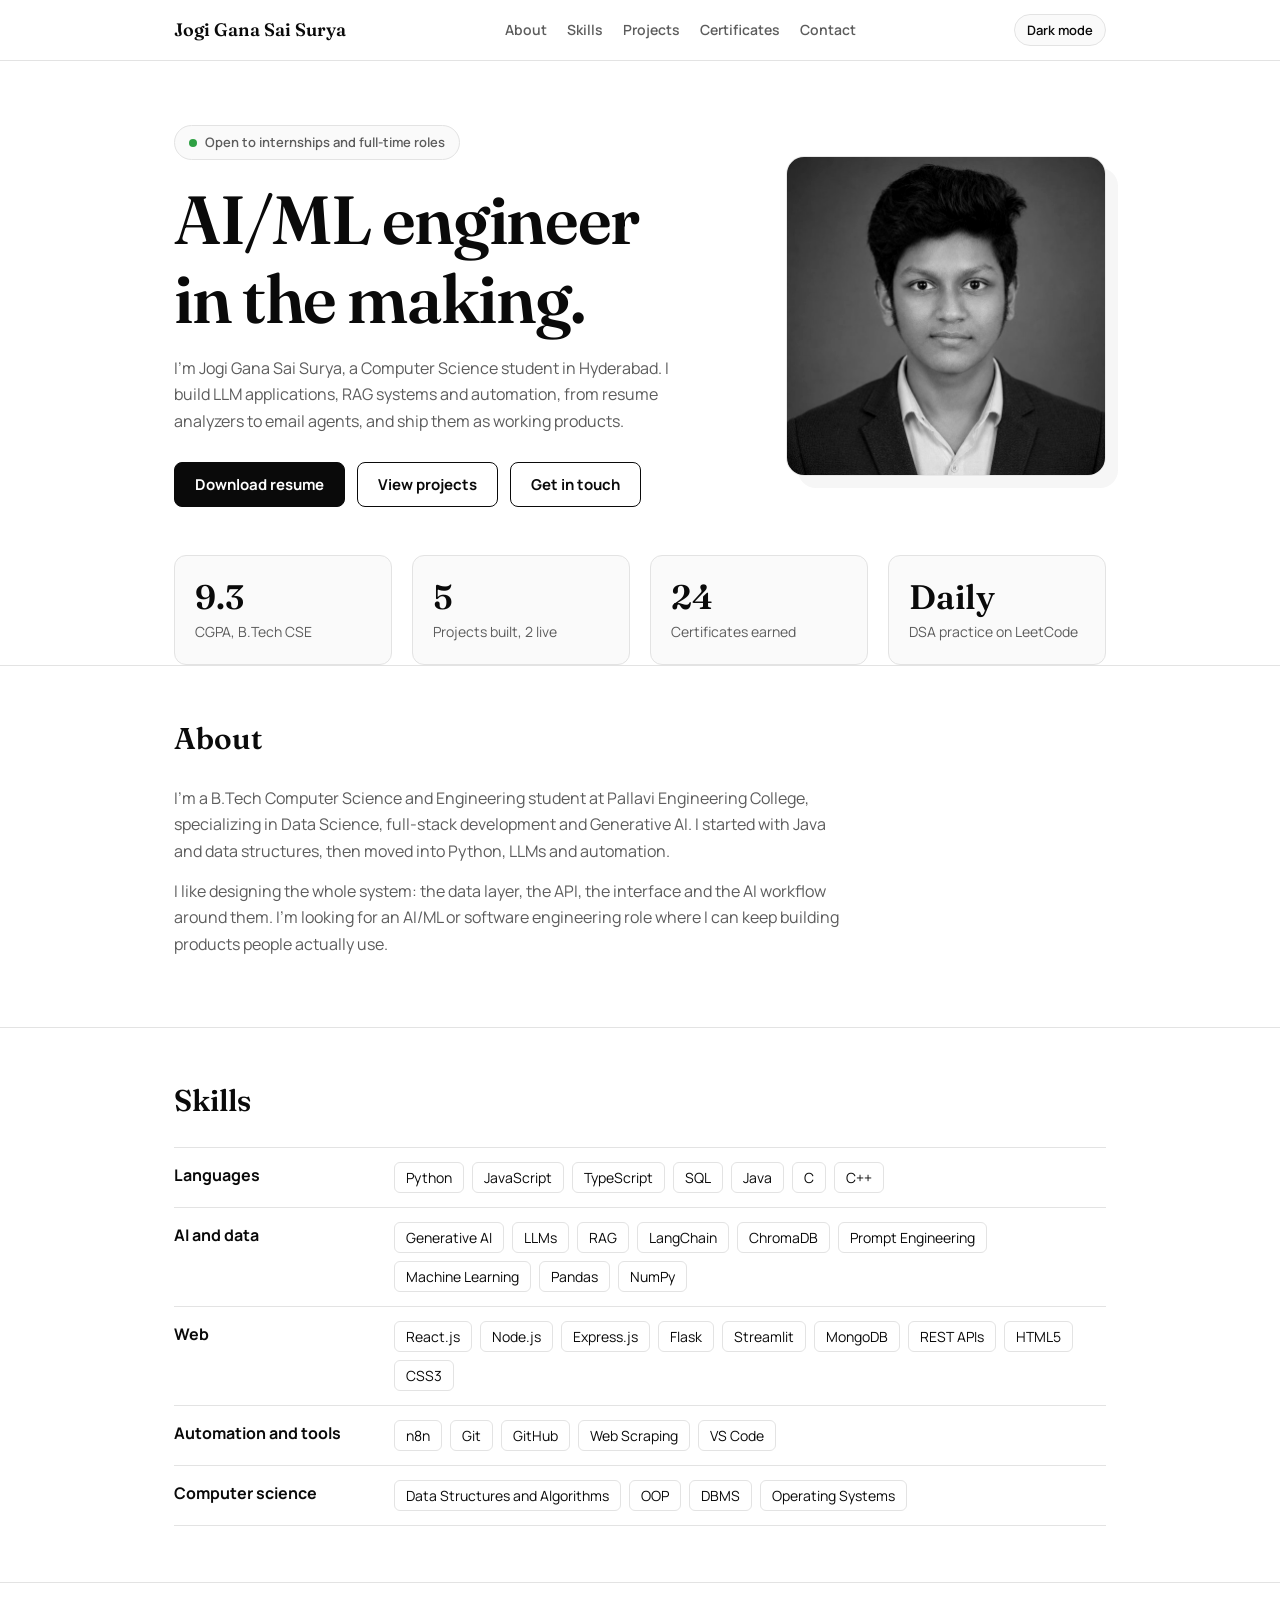
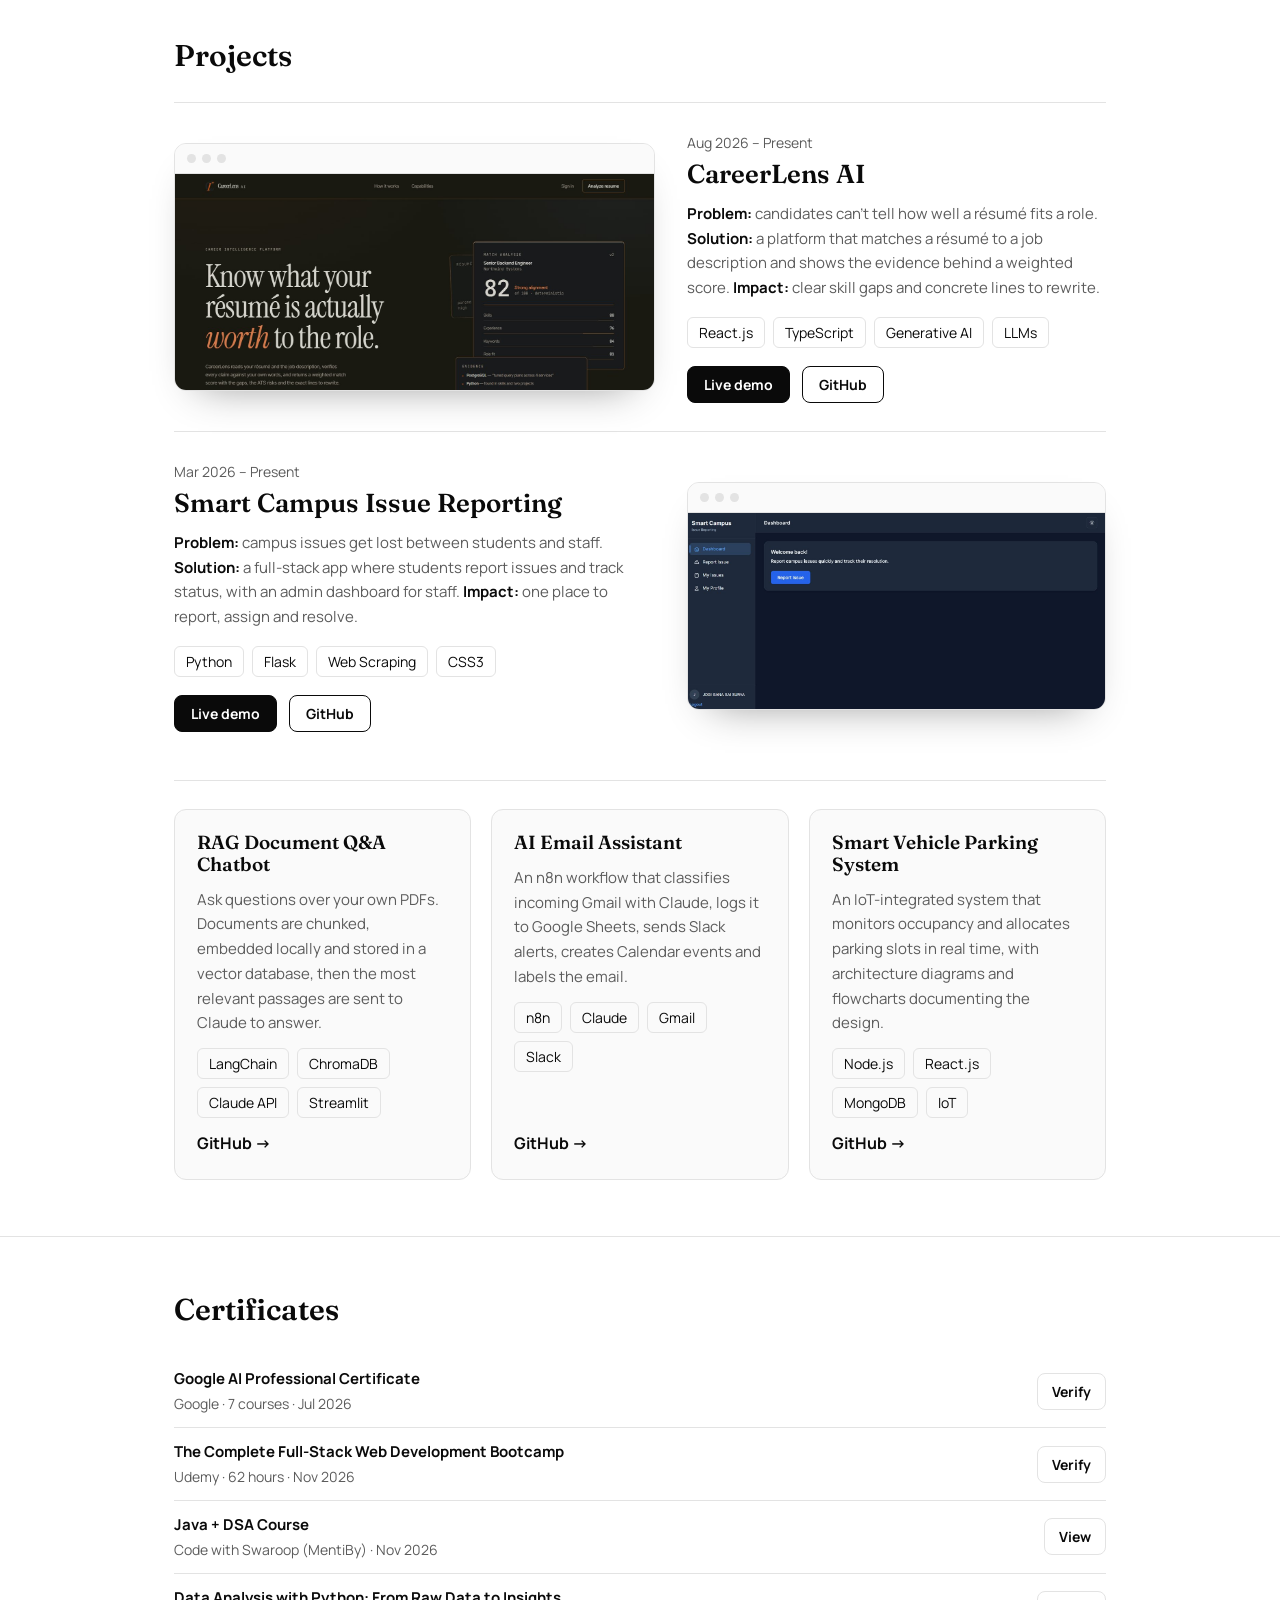
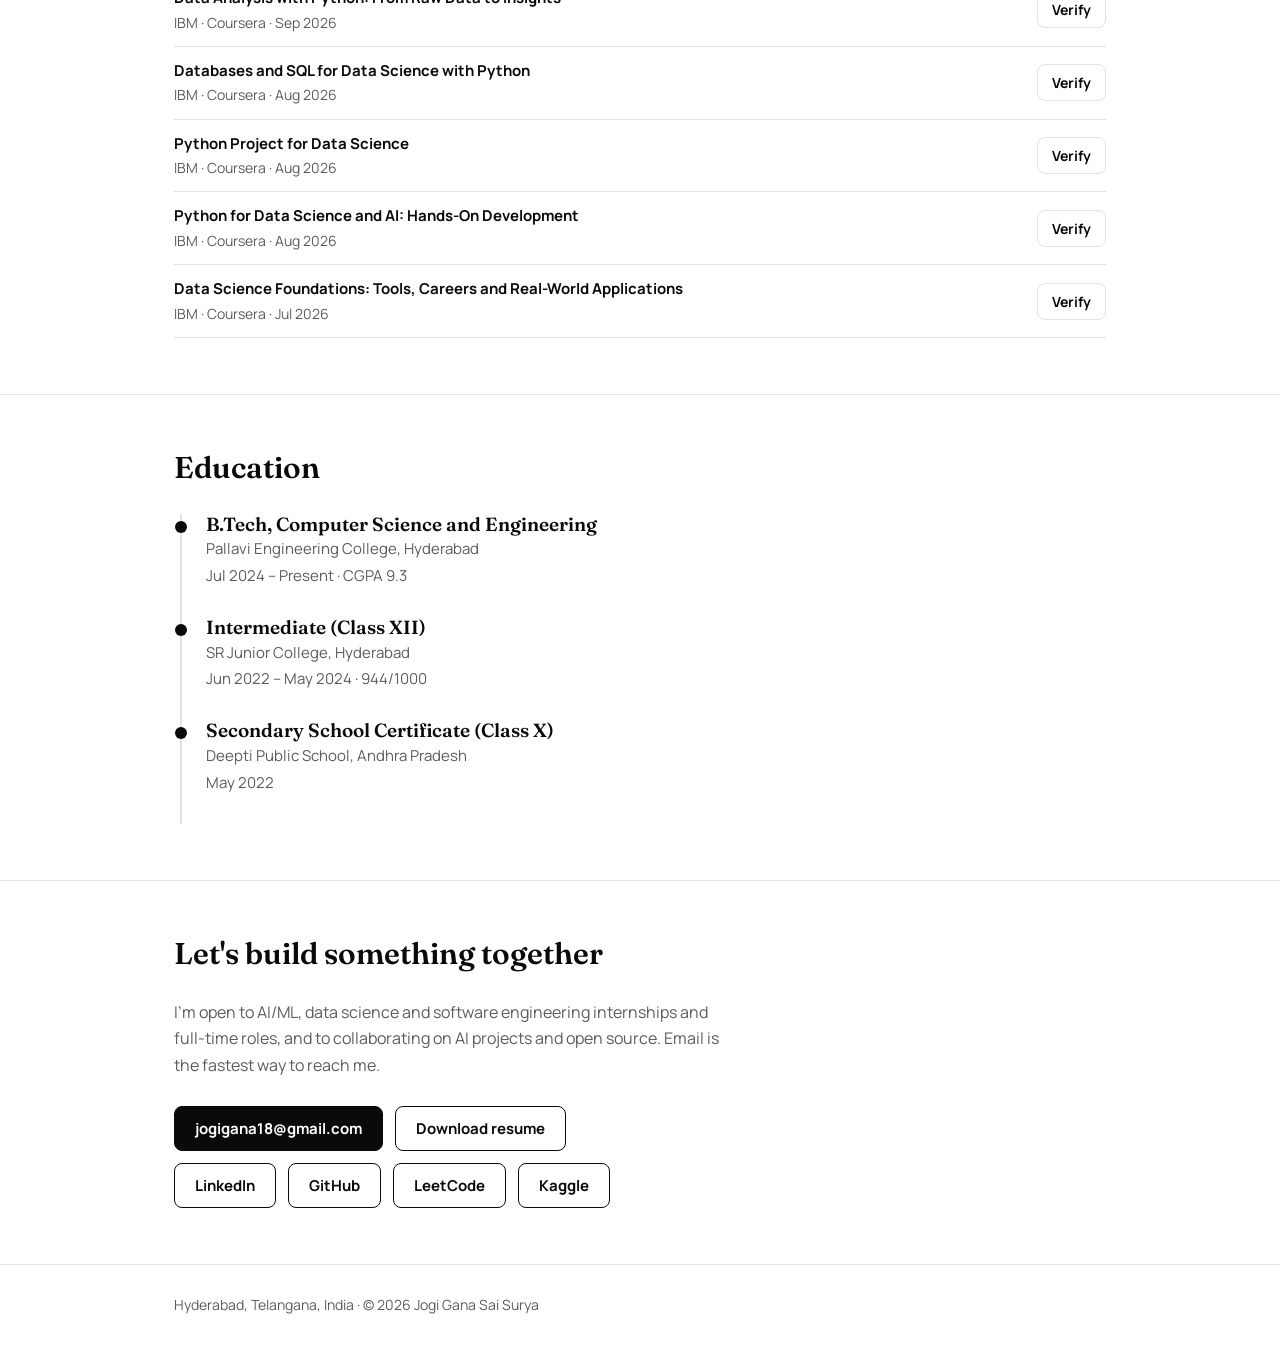
==== commit 5a27246a: "Update certificates earned count in index.html" ====
--- a/index.html
+++ b/index.html
@@ -90,7 +90,7 @@
             <strong>5</strong><span>Projects built, 2 live</span>
           </div>
           <div class="stat">
-            <strong>8</strong><span>Certificates earned</span>
+            <strong>24</strong><span>Certificates earned</span>
           </div>
           <div class="stat">
             <strong>Daily</strong><span>DSA practice on LeetCode</span>
